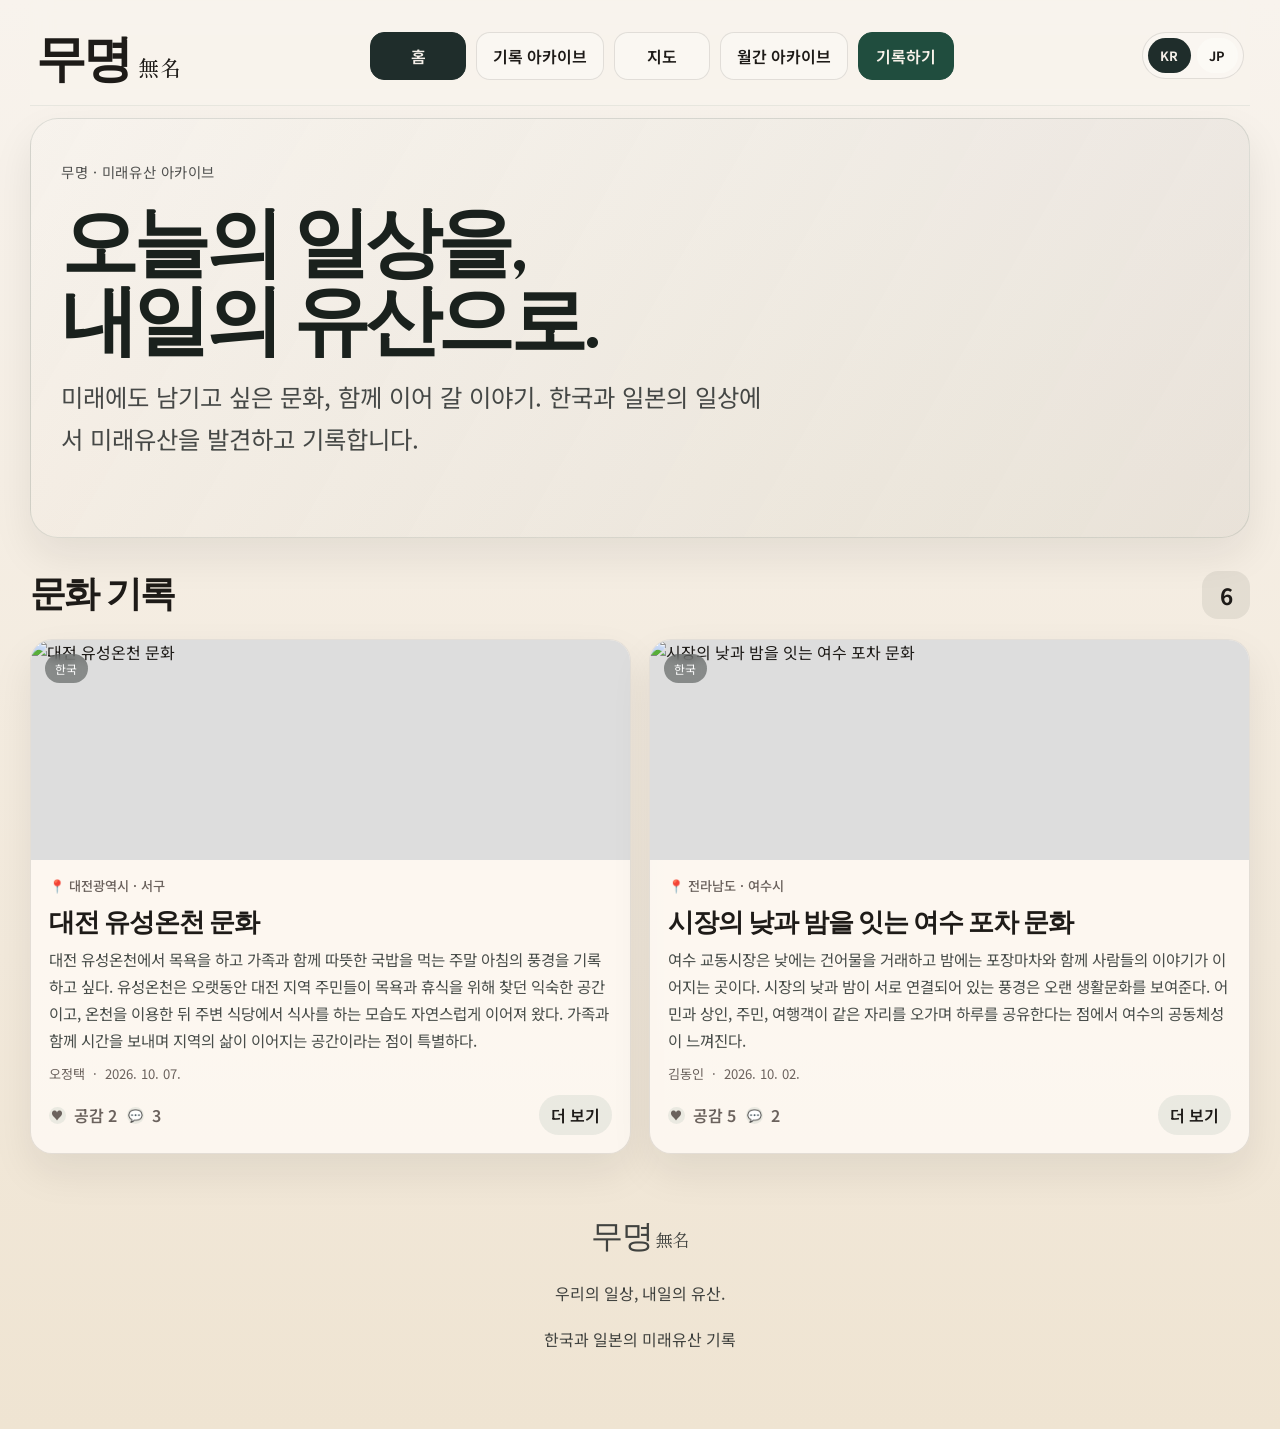
==== index.html @ a4501436 "Add files via upload" ====
<!DOCTYPE html>
<html lang="ko">
  <head>
    <meta charset="UTF-8" />
    <meta name="viewport" content="width=device-width, initial-scale=1.0" />
    <title>무명 | 우리의 일상, 내일의 유산</title>
    <meta
      name="description"
      content="한국과 일본의 일상에서 미래유산을 발견하고 기록하는 시민 참여형 문화 아카이브"
    />
    <link rel="preconnect" href="https://fonts.googleapis.com" />
    <link rel="preconnect" href="https://fonts.gstatic.com" crossorigin />
    <link
      href="https://fonts.googleapis.com/css2?family=Noto+Sans+KR:wght@400;500;600;700;800;900&family=Shippori+Mincho:wght@400;500;600;700&display=swap"
      rel="stylesheet"
    />
    <link
      rel="stylesheet"
      href="https://unpkg.com/leaflet@1.9.4/dist/leaflet.css"
      integrity="sha256-p4NxAoJBhIIN+hmNHrzRCf9tD/miZyoHS5obTRR9BMY="
      crossorigin=""
    />
    <link rel="stylesheet" href="style.css" />
  </head>
  <body>
    <div class="page-shell">
      <header class="site-header">
        <div class="brand-wrap">
          <a href="#" class="brand" data-view="home">무명<span>無名</span></a>
        </div>

        <nav class="main-nav" aria-label="주요 메뉴">
          <button class="nav-btn active" data-view="home">홈</button>
          <button class="nav-btn" data-view="archive">기록 아카이브</button>
          <button class="nav-btn" data-view="map">지도</button>
          <button class="nav-btn" data-view="monthly">월간 아카이브</button>
          <button class="nav-btn write-btn" id="openWriteBtn">기록하기</button>
        </nav>

        <div class="lang-switcher">
          <button class="lang-btn active" data-lang="ko">KR</button>
          <button class="lang-btn" data-lang="ja">JP</button>
        </div>
      </header>

      <main class="main-content">
        <section id="homePage" class="page active">
          <div class="hero-panel">
            <div class="hero-copy">
              <p class="eyebrow" data-i18n="eyebrow">무명 · 미래유산 아카이브</p>
              <h1 data-i18n="heroTitle">오늘의 일상을,<br /><span>내일의 유산으로.</span></h1>
              <p class="lead" data-i18n="heroText">
                미래에도 남기고 싶은 문화, 함께 이어 갈 이야기. 한국과 일본의 일상에서 미래유산을 발견하고 기록합니다.
              </p>
            </div>
          </div>

          <div class="archive-header-row">
            <h2 data-i18n="archiveHeading">문화 기록</h2>
            <span class="count-badge" id="homeCount">0</span>
          </div>

          <div class="featured-grid" id="featuredGrid"></div>
        </section>

        <section id="archivePage" class="page">
          <div class="section-head">
            <div>
              <p class="section-kicker" data-i18n="archiveKicker">아카이브</p>
              <h2 data-i18n="archiveTitle">기록 아카이브</h2>
            </div>
          </div>

          <div class="filter-bar">
            <input
              id="searchInput"
              type="search"
              data-i18n-placeholder="searchPlaceholder"
              placeholder="기록을 검색해 보세요"
            />
            <select id="countryFilter">
              <option value="all" data-i18n="allCountries">모든 국가</option>
              <option value="KR">한국</option>
              <option value="JP">일본</option>
            </select>
            <select id="categoryFilter">
              <option value="all" data-i18n="allCategories">모든 카테고리</option>
              <option value="음식" data-i18n="categoryFood">음식</option>
              <option value="장소" data-i18n="categoryPlace">장소</option>
              <option value="전통" data-i18n="categoryTradition">전통</option>
              <option value="일상" data-i18n="categoryDaily">일상</option>
              <option value="공동체" data-i18n="categoryCommunity">공동체</option>
              <option value="여행" data-i18n="categoryTravel">여행</option>
            </select>
          </div>

          <div id="archiveGrid" class="archive-grid"></div>
        </section>

        <section id="mapPage" class="page">
          <div class="section-head">
            <div>
              <p class="section-kicker" data-i18n="mapKicker">지도</p>
              <h2 data-i18n="mapTitle">문화 지도</h2>
            </div>
          </div>

          <div class="map-layout">
            <div id="map"></div>
            <aside id="mapSidebar" class="map-sidebar"></aside>
          </div>
        </section>

        <section id="monthlyPage" class="page">
          <div class="section-head">
            <div>
              <p class="section-kicker" data-i18n="monthlyKicker">이달의 기록</p>
              <h2 data-i18n="monthlyTitle">월간 아카이브</h2>
            </div>
          </div>

          <div id="monthlyGrid" class="monthly-grid"></div>
        </section>
      </main>

      <footer class="site-footer">
        <div class="brand-footer">무명<span>無名</span></div>
        <p data-i18n="footerText">우리의 일상, 내일의 유산.</p>
        <span data-i18n="footerMeta">한국과 일본의 미래유산 기록</span>
      </footer>
    </div>

    <div id="writeModal" class="modal hidden" aria-hidden="true">
      <div class="modal-backdrop" data-close-modal="writeModal"></div>
      <div class="modal-panel write-panel">
        <button class="close-btn" type="button" data-close-modal="writeModal" aria-label="닫기">×</button>

        <div class="modal-title-box">
          <p class="section-kicker" data-i18n="writeKicker">기록하기</p>
          <h3 data-i18n="writeTitle">새 문화 기록</h3>
        </div>

        <form id="recordForm" class="record-form">
          <div class="form-grid two-col">
            <label>
              <span data-i18n="nicknameLabel">닉네임</span>
              <input type="text" name="nickname" maxlength="20" required />
            </label>

            <label>
              <span data-i18n="countryLabel">국가</span>
              <select name="country" required>
                <option value="KR">한국</option>
                <option value="JP">일본</option>
              </select>
            </label>
          </div>

          <label>
            <span data-i18n="titleLabel">제목</span>
            <input type="text" name="title" maxlength="60" required />
          </label>

          <div class="form-grid two-col">
            <label>
              <span data-i18n="regionLabel">지역</span>
              <input type="text" name="region" maxlength="40" required />
            </label>

            <label>
              <span data-i18n="categoryLabel">카테고리</span>
              <select name="category" required>
                <option value="음식">음식</option>
                <option value="장소">장소</option>
                <option value="전통">전통</option>
                <option value="일상">일상</option>
                <option value="공동체">공동체</option>
                <option value="여행">여행</option>
              </select>
            </label>
          </div>

          <label>
            <span data-i18n="imageLabel">사진</span>
            <input type="file" name="image" accept="image/*" />
          </label>

          <div class="chain-box">
            <div class="mini-map-wrap">
              <div id="writeMap" aria-label="기록 위치 선택 지도"></div>
            </div>

            <div class="coord-inputs">
              <label>
                <span data-i18n="latitudeLabel">위도</span>
                <input type="text" name="lat" id="latInput" step="any" readonly />
              </label>
              <label>
                <span data-i18n="longitudeLabel">경도</span>
                <input type="text" name="lng" id="lngInput" step="any" readonly />
              </label>
            </div>
          </div>

          <label>
            <span data-i18n="contentLabel">본문</span>
            <textarea name="content" rows="6" maxlength="1000" required></textarea>
          </label>

          <div class="form-actions">
            <button type="button" class="secondary-btn" data-close-modal="writeModal" data-i18n="cancelBtn">취소</button>
            <button type="submit" class="primary-btn" data-i18n="submitBtn">기록 등록</button>
          </div>
        </form>
      </div>
    </div>

    <div id="detailModal" class="modal hidden" aria-hidden="true">
      <div class="modal-backdrop" data-close-modal="detailModal"></div>
      <div class="modal-panel detail-panel">
        <button class="close-btn" type="button" data-close-modal="detailModal" aria-label="닫기">×</button>
        <div id="detailContent"></div>
      </div>
    </div>

    <script
      src="https://unpkg.com/leaflet@1.9.4/dist/leaflet.js"
      integrity="sha256-20nQCchB9co0qIjJZRGuk2/Z9VM+kNiyxNV1lvTlZBo="
      crossorigin=""
    ></script>
    <script src="script.js"></script>
  </body>
</html>
---- style.css ----
:root {
  --bg: #f5f0e7;
  --panel: rgba(255, 252, 247, 0.8);
  --panel-strong: #f0e5d4;
  --paper: #f9f4ee;
  --ink: #1e1b18;
  --muted: #6b625d;
  --line: rgba(46, 38, 31, 0.12);
  --accent: #204d3e;
  --accent-soft: #d9e7df;
  --warm: #c98d56;
  --shadow: 0 18px 40px rgba(31, 28, 24, 0.08);
  --radius: 22px;
}

* {
  box-sizing: border-box;
}

html {
  scroll-behavior: smooth;
}

body {
  margin: 0;
  font-family: 'Noto Sans KR', sans-serif;
  background: linear-gradient(180deg, #f8f3ed 0%, #efe4d2 100%);
  color: var(--ink);
}

a {
  color: inherit;
  text-decoration: none;
}

button,
input,
select,
textarea {
  font: inherit;
}

button {
  cursor: pointer;
}

img {
  max-width: 100%;
  display: block;
}

.page-shell {
  width: min(1220px, calc(100% - 24px));
  margin: 0 auto;
  padding-bottom: 36px;
}

.site-header {
  position: sticky;
  top: 0;
  z-index: 50;
  display: flex;
  align-items: center;
  justify-content: space-between;
  gap: 18px;
  padding: 18px 6px 12px;
  background: rgba(248, 243, 237, 0.9);
  backdrop-filter: blur(10px);
  border-bottom: 1px solid rgba(32, 77, 62, 0.08);
}

.brand {
  display: inline-flex;
  align-items: baseline;
  gap: 8px;
  font-family: 'Shippori Mincho', serif;
  font-size: clamp(2.1rem, 4vw, 3.1rem);
  font-weight: 700;
  letter-spacing: -0.06em;
  color: var(--ink);
}

.brand span {
  font-size: 0.42em;
  font-weight: 500;
  letter-spacing: 0.06em;
}

.main-nav {
  display: flex;
  align-items: center;
  justify-content: center;
  flex-wrap: wrap;
  gap: 10px;
}

.nav-btn,
.lang-btn,
.primary-btn,
.secondary-btn,
.icon-btn,
.filter-chip {
  border: 1px solid var(--line);
  border-radius: 14px;
  background: rgba(255, 255, 255, 0.35);
  color: var(--ink);
  transition: all 0.2s ease;
}

.nav-btn {
  padding: 11px 16px;
  font-weight: 600;
  min-width: 96px;
}

.nav-btn.active,
.lang-btn.active,
.primary-btn {
  background: #1f2d2b;
  border-color: #1f2d2b;
  color: #f4efe9;
}

.write-btn {
  background: var(--accent);
  color: #f8f2ea;
  border-color: var(--accent);
}

.lang-switcher {
  display: flex;
  align-items: center;
  gap: 6px;
  background: rgba(255, 255, 255, 0.25);
  border: 1px solid var(--line);
  border-radius: 999px;
  padding: 5px;
}

.lang-btn {
  border: none;
  padding: 8px 12px;
  border-radius: 999px;
  font-size: 0.8rem;
  font-weight: 700;
  letter-spacing: 0.04em;
}

.main-content {
  padding-top: 12px;
}

.page {
  display: none;
}

.page.active {
  display: block;
}

.hero-panel {
  position: relative;
  overflow: hidden;
  min-height: 420px;
  padding: 42px 30px 28px;
  border-radius: 28px;
  background:
    linear-gradient(120deg, rgba(255, 255, 255, 0.1), rgba(18, 26, 25, 0.05)),
    url('https://images.unsplash.com/photo-1536098561742-ca998e48cbcc?auto=format&fit=crop&w=1600&q=80') center/cover no-repeat;
  box-shadow: var(--shadow);
  border: 1px solid rgba(24, 57, 49, 0.12);
}

.hero-copy {
  max-width: 760px;
}

.eyebrow,
.section-kicker {
  margin: 0 0 18px;
  font-size: 0.9rem;
  letter-spacing: 0.04em;
  color: rgba(17, 20, 20, 0.72);
}

h1 {
  margin: 0;
  font-family: 'Shippori Mincho', serif;
  font-size: clamp(3.2rem, 6vw, 6rem);
  line-height: 0.94;
  letter-spacing: -0.06em;
  color: #1a211d;
}

h1 span {
  display: inline-block;
  margin-top: 6px;
}

.lead {
  max-width: 710px;
  margin-top: 26px;
  font-size: clamp(1.05rem, 2vw, 1.52rem);
  line-height: 1.7;
  color: rgba(20, 25, 25, 0.78);
}

.archive-header-row,
.section-head {
  display: flex;
  align-items: end;
  justify-content: space-between;
  gap: 16px;
  margin: 26px 0 18px;
}

.archive-header-row h2,
.section-head h2 {
  margin: 0;
  font-family: 'Shippori Mincho', serif;
  font-size: clamp(2rem, 2.8vw, 3rem);
  letter-spacing: -0.05em;
}

.count-badge {
  min-width: 48px;
  height: 48px;
  display: inline-flex;
  align-items: center;
  justify-content: center;
  border-radius: 16px;
  background: rgba(25, 38, 35, 0.08);
  font-weight: 700;
  font-size: 1.4rem;
}

.featured-grid,
.archive-grid,
.monthly-grid {
  display: grid;
  gap: 18px;
}

.featured-grid {
  grid-template-columns: repeat(2, minmax(0, 1fr));
  margin-top: 20px;
}

.archive-grid {
  grid-template-columns: repeat(auto-fit, minmax(270px, 1fr));
}

.monthly-grid {
  grid-template-columns: repeat(auto-fit, minmax(240px, 1fr));
}

.archive-card,
.monthly-card,
.feature-card {
  position: relative;
  overflow: hidden;
  background: rgba(255, 251, 246, 0.8);
  border: 1px solid var(--line);
  border-radius: 22px;
  box-shadow: var(--shadow);
}

.archive-card {
  display: flex;
  flex-direction: column;
  min-height: 420px;
}

.feature-card {
  display: flex;
  flex-direction: column;
  min-height: 260px;
}

.card-image {
  position: relative;
  width: 100%;
  height: 220px;
  overflow: hidden;
  background: #ddd;
}

.card-image img {
  width: 100%;
  height: 100%;
  object-fit: cover;
}

.country-chip {
  position: absolute;
  top: 14px;
  left: 14px;
  padding: 6px 10px;
  border-radius: 999px;
  background: rgba(17, 24, 22, 0.42);
  color: white;
  font-size: 0.74rem;
  letter-spacing: 0.04em;
  backdrop-filter: blur(4px);
}

.card-body {
  padding: 16px 18px 18px;
  display: flex;
  flex-direction: column;
  gap: 10px;
  flex: 1;
}

.meta-row {
  display: flex;
  align-items: center;
  justify-content: space-between;
  gap: 12px;
  color: var(--muted);
  font-size: 0.82rem;
}

.meta-row .location {
  display: flex;
  align-items: center;
  gap: 6px;
  font-weight: 500;
}

.card-title {
  margin: 0;
  font-size: clamp(1.4rem, 2vw, 1.8rem);
  line-height: 1.2;
  font-family: 'Shippori Mincho', serif;
  letter-spacing: -0.04em;
}

.card-summary {
  margin: 0;
  color: rgba(20, 29, 27, 0.78);
  line-height: 1.75;
  font-size: 0.97rem;
  display: -webkit-box;
  -webkit-line-clamp: 4;
  -webkit-box-orient: vertical;
  overflow: hidden;
}

.byline {
  display: flex;
  align-items: center;
  gap: 8px;
  color: var(--muted);
  font-size: 0.82rem;
  margin-top: auto;
}

.card-actions {
  display: flex;
  align-items: center;
  justify-content: space-between;
  gap: 12px;
  padding-top: 2px;
}

.action-group {
  display: flex;
  align-items: center;
  gap: 10px;
}

.action-btn {
  display: inline-flex;
  align-items: center;
  gap: 8px;
  border: none;
  background: transparent;
  color: var(--muted);
  padding: 0;
  font-weight: 600;
}

.action-btn .icon {
  display: inline-block;
  width: 1.05rem;
  height: 1.05rem;
  border-radius: 50%;
  background: rgba(32, 77, 62, 0.08);
  text-align: center;
  line-height: 1.05rem;
  font-size: 0.75rem;
}

.save-btn {
  border: none;
  background: rgba(32, 77, 62, 0.08);
  color: var(--ink);
  border-radius: 999px;
  padding: 8px 12px;
  font-weight: 600;
}

.filter-bar {
  display: grid;
  grid-template-columns: minmax(180px, 1.5fr) minmax(140px, 0.7fr) minmax(160px, 0.8fr);
  gap: 12px;
  margin-bottom: 18px;
}

.filter-bar input,
.filter-bar select,
.record-form input,
.record-form select,
.record-form textarea {
  width: 100%;
  padding: 0.9rem 1rem;
  background: rgba(255, 255, 255, 0.32);
  border: 1px solid var(--line);
  border-radius: 16px;
  color: var(--ink);
}

.record-form {
  display: grid;
  gap: 16px;
}

.form-grid {
  display: grid;
  gap: 14px;
}

.two-col {
  grid-template-columns: repeat(2, minmax(0, 1fr));
}

label {
  display: grid;
  gap: 8px;
  font-weight: 600;
  color: rgba(18, 20, 20, 0.8);
}

textarea {
  min-height: 120px;
  resize: vertical;
}

.primary-btn,
.secondary-btn {
  padding: 0.95rem 1.3rem;
  border-radius: 16px;
  font-weight: 700;
}

.secondary-btn {
  background: rgba(32, 77, 62, 0.08);
  border-color: var(--line);
  color: var(--ink);
}

.form-actions {
  display: flex;
  justify-content: flex-end;
  gap: 12px;
  margin-top: 8px;
}

.chain-box {
  display: grid;
  gap: 16px;
  padding: 12px;
  border: 1px solid var(--line);
  border-radius: 20px;
  background: rgba(245, 240, 231, 0.72);
}

.mini-map-wrap {
  min-height: 200px;
}

#writeMap,
#map {
  width: 100%;
  height: 100%;
  min-height: 200px;
  border-radius: 18px;
  overflow: hidden;
  background: #dde7d7;
}

.coord-inputs {
  display: grid;
  grid-template-columns: repeat(2, minmax(0, 1fr));
  gap: 12px;
}

.modal {
  position: fixed;
  inset: 0;
  z-index: 100;
  display: flex;
  align-items: center;
  justify-content: center;
  opacity: 0;
  pointer-events: none;
  transition: opacity 0.2s ease;
}

.modal.visible {
  opacity: 1;
  pointer-events: auto;
}

.modal-backdrop {
  position: absolute;
  inset: 0;
  background: rgba(17, 21, 20, 0.44);
}

.modal-panel {
  position: relative;
  width: min(920px, calc(100% - 28px));
  max-height: 90vh;
  overflow-y: auto;
  z-index: 1;
  background: #f9f3ea;
  border: 1px solid rgba(32, 77, 62, 0.08);
  border-radius: 28px;
  padding: 26px 24px 20px;
  box-shadow: 0 24px 60px rgba(16, 15, 13, 0.18);
}

.write-panel {
  width: min(720px, calc(100% - 28px));
}

.detail-panel {
  width: min(760px, calc(100% - 26px));
}

.close-btn {
  position: absolute;
  right: 14px;
  top: 12px;
  width: 38px;
  height: 38px;
  border: none;
  border-radius: 50%;
  background: rgba(32, 77, 62, 0.08);
  color: var(--ink);
  font-size: 1.8rem;
  line-height: 1;
}

.modal-title-box {
  margin-bottom: 18px;
}

.detail-header {
  display: flex;
  flex-direction: column;
  gap: 14px;
}

.detail-image {
  width: 100%;
  height: 360px;
  object-fit: cover;
  border-radius: 24px;
}

.detail-title {
  margin: 0;
  font-family: 'Shippori Mincho', serif;
  font-size: clamp(2.1rem, 3vw, 3rem);
  letter-spacing: -0.05em;
}

.detail-meta {
  display: flex;
  flex-wrap: wrap;
  gap: 10px;
  color: var(--muted);
  font-size: 0.9rem;
}

.detail-body {
  white-space: pre-line;
  line-height: 1.8;
  font-size: 1.02rem;
  color: rgba(16, 19, 19, 0.82);
}

.detail-actions {
  display: flex;
  align-items: center;
  gap: 12px;
  margin: 18px 0 8px;
}

.detail-actions .action-btn {
  background: rgba(32, 77, 62, 0.06);
  border-radius: 999px;
  padding: 10px 14px;
}

.comment-list {
  display: grid;
  gap: 10px;
  margin-top: 18px;
}

.comment-item {
  padding: 12px 14px;
  border-radius: 16px;
  background: rgba(255, 255, 255, 0.3);
  border: 1px solid var(--line);
}

.comment-item strong {
  display: inline-block;
  margin-bottom: 4px;
}

.comment-form {
  display: grid;
  grid-template-columns: 1fr auto;
  gap: 10px;
  margin-top: 18px;
}

.comment-form input {
  width: 100%;
  padding: 0.9rem 1rem;
  border-radius: 16px;
  border: 1px solid var(--line);
  background: rgba(255, 255, 255, 0.32);
}

.map-layout {
  display: grid;
  grid-template-columns: minmax(0, 1.4fr) minmax(220px, 0.6fr);
  gap: 18px;
  margin-top: 10px;
}

#map {
  min-height: 520px;
  height: 520px;
  border-radius: 22px;
  overflow: hidden;
  border: 1px solid var(--line);
  box-shadow: var(--shadow);
  background: #edf2ea;
}

#map .leaflet-container {
  width: 100%;
  height: 100%;
  background: #edf2ea;
}

.map-sidebar {
  display: grid;
  gap: 12px;
  align-content: start;
}

.map-country-controls {
  display: grid;
  grid-template-columns: repeat(3, minmax(0, 1fr));
  gap: 8px;
  margin-bottom: 8px;
}

.map-country-btn {
  border: 1px solid var(--line);
  background: rgba(255, 255, 255, 0.46);
  color: var(--ink);
  border-radius: 12px;
  padding: 10px 8px;
  font-weight: 700;
  font-size: 0.82rem;
}

.map-country-btn.active {
  background: var(--accent);
  color: #f8f3ed;
  border-color: var(--accent);
}

.map-entry {
  display: grid;
  gap: 8px;
  padding: 12px;
  border-radius: 18px;
  border: 1px solid var(--line);
  background: rgba(255, 255, 255, 0.34);
}

.map-entry h4 {
  margin: 0;
  font-size: 1.02rem;
}

.map-entry p {
  margin: 0;
  color: var(--muted);
  line-height: 1.6;
  font-size: 0.88rem;
}

.map-fallback {
  width: 100%;
  height: 100%;
  display: grid;
  place-items: center;
  text-align: center;
  padding: 24px;
  background: linear-gradient(180deg, rgba(255,255,255,0.5), rgba(207,224,210,0.38));
  border-radius: 22px;
  border: 1px dashed rgba(32, 77, 62, 0.35);
  color: var(--ink);
}

.map-fallback strong {
  display: block;
  margin-bottom: 8px;
  font-size: 1.1rem;
}

.map-fallback small {
  display: block;
  color: var(--muted);
  font-size: 0.82rem;
  line-height: 1.6;
}

.monthly-card {
  padding: 16px;
  display: grid;
  gap: 10px;
}

.month-label {
  display: inline-flex;
  align-items: center;
  width: fit-content;
  padding: 6px 12px;
  border-radius: 999px;
  background: rgba(32, 77, 62, 0.08);
  font-weight: 700;
  font-size: 0.8rem;
}

.monthly-card h3 {
  margin: 0;
  font-size: 1.3rem;
}

.monthly-card p {
  margin: 0;
  color: rgba(16, 19, 19, 0.72);
  line-height: 1.7;
}

.site-footer {
  display: flex;
  flex-direction: column;
  align-items: center;
  gap: 6px;
  margin-top: 34px;
  padding: 22px 0 42px;
  color: rgba(20, 25, 25, 0.8);
}

.brand-footer {
  font-family: 'Shippori Mincho', serif;
  font-size: clamp(1.6rem, 2.5vw, 2.2rem);
  letter-spacing: -0.05em;
}

.brand-footer span {
  font-size: 0.55em;
  margin-left: 4px;
}

.hidden {
  display: none !important;
}

@media (max-width: 860px) {
  .site-header {
    flex-wrap: wrap;
    justify-content: center;
  }

  .main-nav {
    width: 100%;
    justify-content: center;
  }

  .featured-grid {
    grid-template-columns: 1fr;
  }

  .filter-bar,
  .two-col,
  .coord-inputs,
  .map-layout {
    grid-template-columns: 1fr;
  }

  .hero-panel {
    min-height: 360px;
    padding: 30px 18px 22px;
  }

  .card-image {
    height: 200px;
  }

  .archive-card {
    min-height: 380px;
  }
}
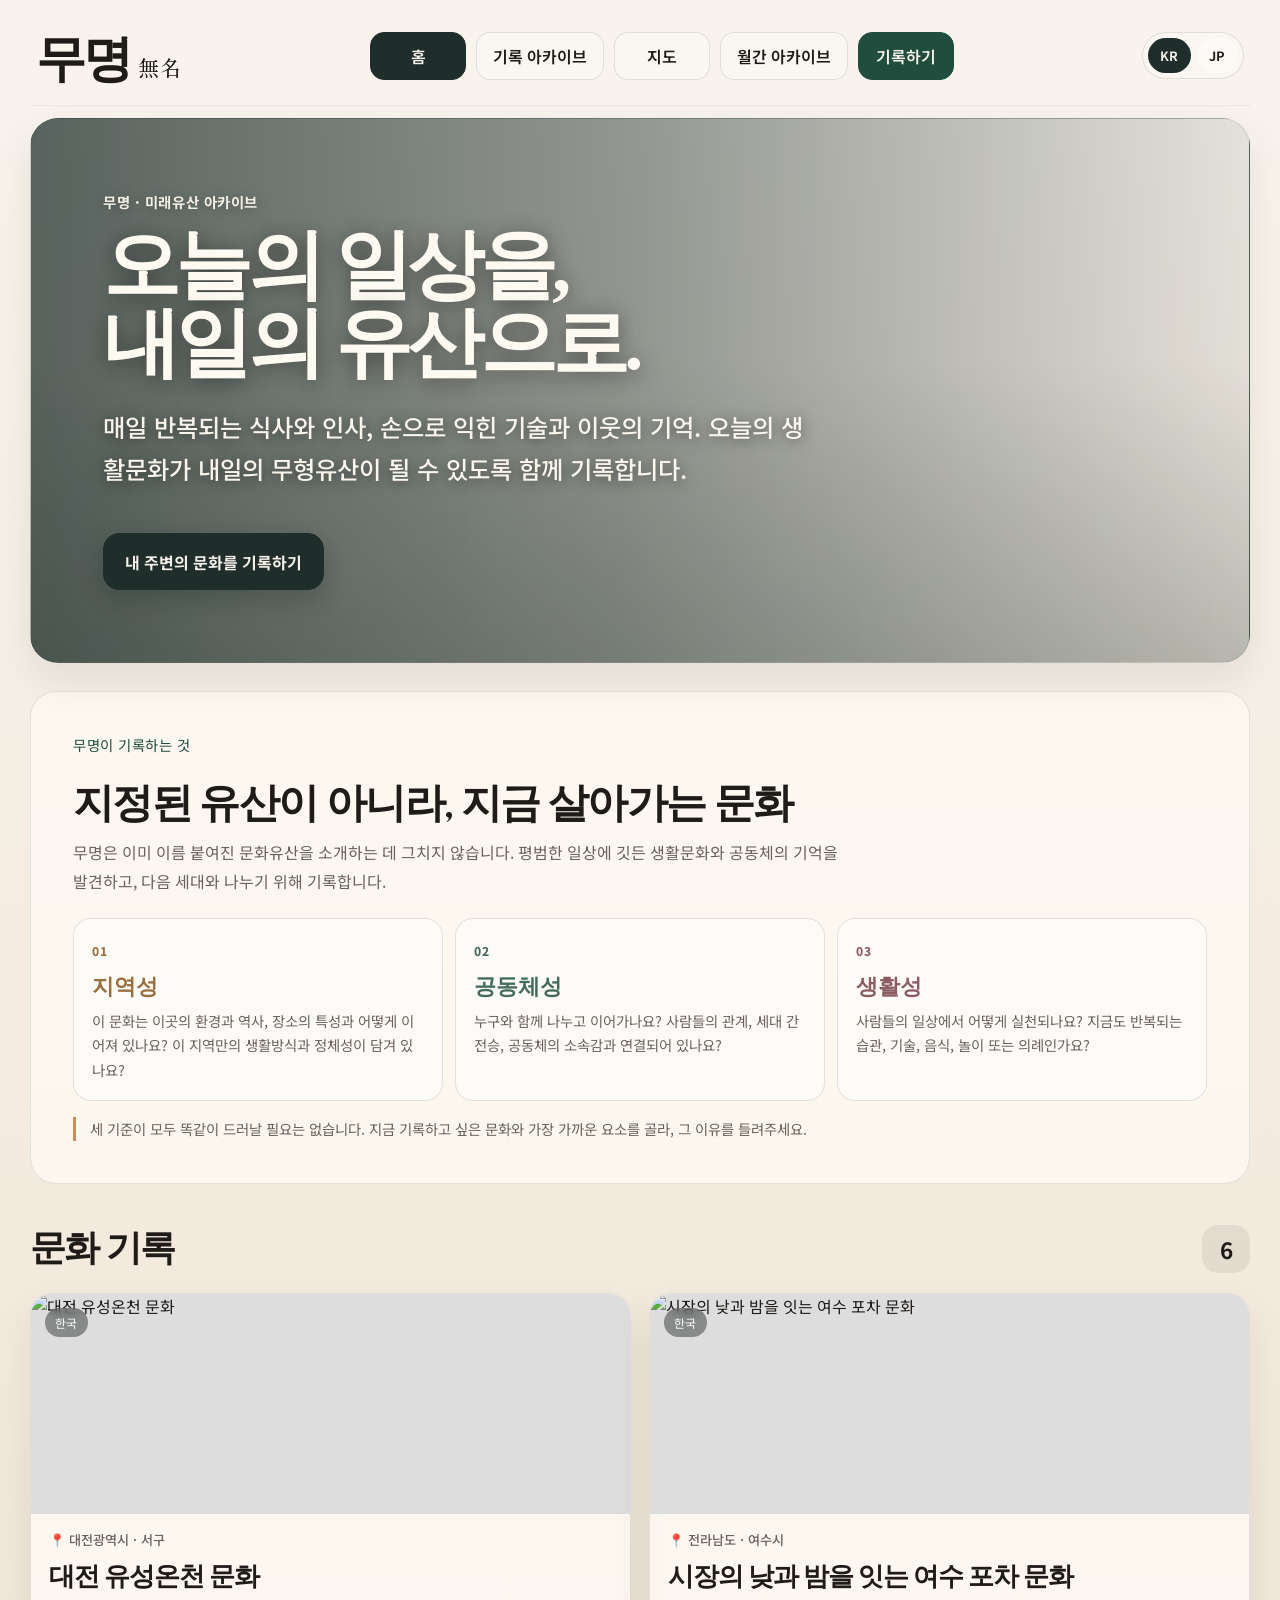
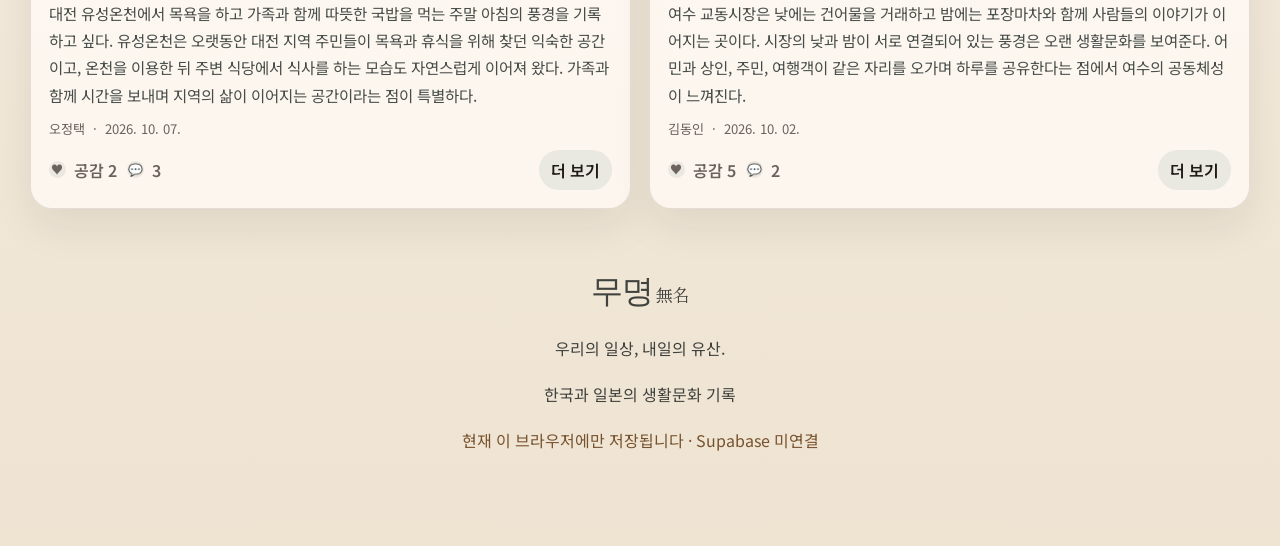
==== commit 887b0e47: "Add files via upload" ====
--- a/index.html
+++ b/index.html
@@ -3,8 +3,8 @@
   <head>
     <meta charset="UTF-8" />
     <meta name="viewport" content="width=device-width, initial-scale=1.0" />
-    <title>무명 | 우리의 일상, 내일의 유산</title>
-    <meta
+    <title id="pageTitle">무명 | 우리의 일상, 내일의 유산</title>
+    <meta id="pageDescription"
       name="description"
       content="한국과 일본의 일상에서 미래유산을 발견하고 기록하는 시민 참여형 문화 아카이브"
     />
@@ -18,6 +18,16 @@
       rel="stylesheet"
       href="https://unpkg.com/leaflet@1.9.4/dist/leaflet.css"
       integrity="sha256-p4NxAoJBhIIN+hmNHrzRCf9tD/miZyoHS5obTRR9BMY="
+      crossorigin=""
+    />
+    <link
+      rel="stylesheet"
+      href="https://unpkg.com/leaflet.markercluster@1.5.3/dist/MarkerCluster.css"
+      crossorigin=""
+    />
+    <link
+      rel="stylesheet"
+      href="https://unpkg.com/leaflet.markercluster@1.5.3/dist/MarkerCluster.Default.css"
       crossorigin=""
     />
     <link rel="stylesheet" href="style.css" />
@@ -29,12 +39,12 @@
           <a href="#" class="brand" data-view="home">무명<span>無名</span></a>
         </div>
 
-        <nav class="main-nav" aria-label="주요 메뉴">
-          <button class="nav-btn active" data-view="home">홈</button>
-          <button class="nav-btn" data-view="archive">기록 아카이브</button>
-          <button class="nav-btn" data-view="map">지도</button>
-          <button class="nav-btn" data-view="monthly">월간 아카이브</button>
-          <button class="nav-btn write-btn" id="openWriteBtn">기록하기</button>
+        <nav class="main-nav" aria-label="주요 메뉴" data-i18n-aria-label="navLabel">
+          <button class="nav-btn active" data-view="home" data-i18n="navHome">홈</button>
+          <button class="nav-btn" data-view="archive" data-i18n="navArchive">기록 아카이브</button>
+          <button class="nav-btn" data-view="map" data-i18n="navMap">지도</button>
+          <button class="nav-btn" data-view="monthly" data-i18n="navMonthly">월간 아카이브</button>
+          <button class="nav-btn write-btn" id="openWriteBtn" data-i18n="navWrite">기록하기</button>
         </nav>
 
         <div class="lang-switcher">
@@ -50,10 +60,35 @@
               <p class="eyebrow" data-i18n="eyebrow">무명 · 미래유산 아카이브</p>
               <h1 data-i18n="heroTitle">오늘의 일상을,<br /><span>내일의 유산으로.</span></h1>
               <p class="lead" data-i18n="heroText">
-                미래에도 남기고 싶은 문화, 함께 이어 갈 이야기. 한국과 일본의 일상에서 미래유산을 발견하고 기록합니다.
+                매일 반복되는 식사와 인사, 손으로 익힌 기술과 이웃의 기억. 오늘의 생활문화가 내일의 무형유산이 될 수 있도록 함께 기록합니다.
               </p>
-            </div>
-          </div>
+              <button class="primary-btn hero-write-btn" type="button" data-open-write data-i18n="startRecord">내 주변의 문화를 기록하기</button>
+            </div>
+          </div>
+
+          <section class="purpose-section" aria-labelledby="purposeTitle">
+            <p class="section-kicker" data-i18n="purposeKicker">무명이 기록하는 것</p>
+            <h2 id="purposeTitle" data-i18n="purposeTitle">지정된 유산이 아니라, 지금 살아가는 문화</h2>
+            <p class="purpose-intro" data-i18n="purposeIntro">무명은 이미 이름 붙여진 문화유산을 소개하는 데 그치지 않습니다. 평범한 일상에 깃든 생활문화와 공동체의 기억을 발견하고, 다음 세대와 나누기 위해 기록합니다.</p>
+            <div class="criteria-grid">
+              <article class="criterion-card locality">
+                <span class="criterion-number">01</span>
+                <h3 data-i18n="localityTitle">지역성</h3>
+                <p data-i18n="localityDescription">이 문화는 이곳의 환경과 역사, 장소의 특성과 어떻게 이어져 있나요? 이 지역만의 생활방식과 정체성이 담겨 있나요?</p>
+              </article>
+              <article class="criterion-card community">
+                <span class="criterion-number">02</span>
+                <h3 data-i18n="communityTitle">공동체성</h3>
+                <p data-i18n="communityDescription">누구와 함께 나누고 이어가나요? 사람들의 관계, 세대 간 전승, 공동체의 소속감과 연결되어 있나요?</p>
+              </article>
+              <article class="criterion-card everyday">
+                <span class="criterion-number">03</span>
+                <h3 data-i18n="everydayTitle">생활성</h3>
+                <p data-i18n="everydayDescription">사람들의 일상에서 어떻게 실천되나요? 지금도 반복되는 습관, 기술, 음식, 놀이 또는 의례인가요?</p>
+              </article>
+            </div>
+            <p class="criteria-note" data-i18n="criteriaNote">세 기준이 모두 똑같이 드러날 필요는 없습니다. 지금 기록하고 싶은 문화와 가장 가까운 요소를 골라, 그 이유를 들려주세요.</p>
+          </section>
 
           <div class="archive-header-row">
             <h2 data-i18n="archiveHeading">문화 기록</h2>
@@ -80,8 +115,8 @@
             />
             <select id="countryFilter">
               <option value="all" data-i18n="allCountries">모든 국가</option>
-              <option value="KR">한국</option>
-              <option value="JP">일본</option>
+              <option value="KR" data-i18n="countryKR">한국</option>
+              <option value="JP" data-i18n="countryJP">일본</option>
             </select>
             <select id="categoryFilter">
               <option value="all" data-i18n="allCategories">모든 카테고리</option>
@@ -103,6 +138,7 @@
               <p class="section-kicker" data-i18n="mapKicker">지도</p>
               <h2 data-i18n="mapTitle">문화 지도</h2>
             </div>
+            <button class="primary-btn map-write-btn" type="button" data-open-write data-i18n="newRecord">새로운 기록 등록</button>
           </div>
 
           <div class="map-layout">
@@ -127,89 +163,186 @@
         <div class="brand-footer">무명<span>無名</span></div>
         <p data-i18n="footerText">우리의 일상, 내일의 유산.</p>
         <span data-i18n="footerMeta">한국과 일본의 미래유산 기록</span>
+        <p id="storageStatus" class="storage-status" role="status" aria-live="polite"></p>
       </footer>
     </div>
+
+    <div id="appNotice" class="app-notice" role="status" aria-live="polite"></div>
 
     <div id="writeModal" class="modal hidden" aria-hidden="true">
       <div class="modal-backdrop" data-close-modal="writeModal"></div>
       <div class="modal-panel write-panel">
-        <button class="close-btn" type="button" data-close-modal="writeModal" aria-label="닫기">×</button>
+        <button class="close-btn" type="button" data-close-modal="writeModal" aria-label="닫기" data-i18n-aria-label="closeLabel">×</button>
 
         <div class="modal-title-box">
           <p class="section-kicker" data-i18n="writeKicker">기록하기</p>
           <h3 data-i18n="writeTitle">새 문화 기록</h3>
+          <div class="lang-switcher modal-lang-switcher" aria-label="언어 선택" data-i18n-aria-label="languageLabel">
+            <button class="lang-btn" type="button" data-lang="ko">KR</button>
+            <button class="lang-btn" type="button" data-lang="ja">JP</button>
+          </div>
         </div>
 
         <form id="recordForm" class="record-form">
-          <div class="form-grid two-col">
+          <div class="wizard-progress" aria-label="기록 작성 단계" data-i18n-aria-label="wizardProgressLabel">
+            <div class="wizard-progress-track"><span id="wizardProgressBar"></span></div>
+            <ol>
+              <li class="active" data-step-indicator="0"><span>1</span><small data-i18n="stepBasics">기본 정보</small></li>
+              <li data-step-indicator="1"><span>2</span><small data-i18n="stepLocation">위치 등록</small></li>
+              <li data-step-indicator="2"><span>3</span><small data-i18n="stepCriteria">기록 기준</small></li>
+              <li data-step-indicator="3"><span>4</span><small data-i18n="stepStory">기록 내용</small></li>
+              <li data-step-indicator="4"><span>5</span><small data-i18n="stepReview">최종 확인</small></li>
+            </ol>
+          </div>
+
+          <section class="form-section wizard-step active" data-wizard-step="0">
+            <div class="form-section-heading">
+              <span class="form-section-index">01</span>
+              <div>
+                <h4 data-i18n="basicInfoTitle">기본 정보</h4>
+                <p data-i18n="basicInfoHelp">기록하고 싶은 문화와 그곳의 이야기를 소개해 주세요.</p>
+              </div>
+            </div>
+            <div class="form-grid two-col">
+              <label>
+                <span data-i18n="nicknameLabel">기록자 닉네임</span>
+                <input type="text" name="nickname" maxlength="20" required />
+              </label>
+              <label>
+                <span data-i18n="countryLabel">국가</span>
+                <select name="country" required>
+                  <option value="KR" data-i18n="countryKR">한국</option>
+                  <option value="JP" data-i18n="countryJP">일본</option>
+                </select>
+              </label>
+            </div>
             <label>
-              <span data-i18n="nicknameLabel">닉네임</span>
-              <input type="text" name="nickname" maxlength="20" required />
+              <span data-i18n="titleLabel">기록 제목</span>
+              <input type="text" name="title" maxlength="60" data-i18n-placeholder="titlePlaceholder" required />
             </label>
-
+            <div class="form-grid two-col">
+              <label>
+                <span data-i18n="regionLabel">지역 및 장소</span>
+                <input type="text" name="region" maxlength="80" data-i18n-placeholder="regionPlaceholder" required />
+              </label>
+              <label>
+                <span data-i18n="categoryLabel">분류</span>
+                <select name="category" required>
+                  <option value="음식" data-i18n="categoryFood">음식</option>
+                  <option value="장소" data-i18n="categoryPlace">장소</option>
+                  <option value="전통" data-i18n="categoryTradition">전통</option>
+                  <option value="일상" data-i18n="categoryDaily">일상</option>
+                  <option value="공동체" data-i18n="categoryCommunity">공동체</option>
+                  <option value="여행" data-i18n="categoryTravel">여행</option>
+                </select>
+              </label>
+            </div>
             <label>
-              <span data-i18n="countryLabel">국가</span>
-              <select name="country" required>
-                <option value="KR">한국</option>
-                <option value="JP">일본</option>
-              </select>
+              <span data-i18n="practiceNameLabel">기록 대상 또는 문화의 이름</span>
+              <input type="text" name="practiceName" maxlength="80" data-i18n-placeholder="practiceNamePlaceholder" />
             </label>
-          </div>
-
-          <label>
-            <span data-i18n="titleLabel">제목</span>
-            <input type="text" name="title" maxlength="60" required />
-          </label>
-
-          <div class="form-grid two-col">
+            <div class="form-grid two-col">
+              <label>
+                <span data-i18n="recordDateLabel">기록 날짜</span>
+                <input type="date" name="recordDate" id="recordDateInput" />
+              </label>
+              <label>
+                <span data-i18n="imageLabel">관련 사진 또는 이미지</span>
+                <input type="file" name="image" accept="image/jpeg,image/png,image/webp,image/gif" />
+              </label>
+            </div>
+          </section>
+
+          <section class="form-section wizard-step" data-wizard-step="1">
+            <div class="form-section-heading">
+              <span class="form-section-index">02</span>
+              <div>
+                <h4 data-i18n="locationSectionTitle">文化を記録する場所</h4>
+                <p data-i18n="locationSectionHelp">住所や施設名を検索し、地図で場所を確かめてください。</p>
+              </div>
+            </div>
             <label>
-              <span data-i18n="regionLabel">지역</span>
-              <input type="text" name="region" maxlength="40" required />
+              <span data-i18n="locationSearchLabel">住所または場所の名前を検索</span>
+              <div class="location-search-row">
+                <input id="locationSearchInput" type="search" autocomplete="off" data-i18n-placeholder="locationSearchPlaceholder" placeholder="住所・施設・町の名前を入力" />
+                <button id="locationSearchBtn" class="secondary-btn" type="button" data-i18n="searchLocation">検索</button>
+              </div>
             </label>
-
+            <div id="locationSearchStatus" class="location-search-status" role="status" aria-live="polite"></div>
+            <div id="locationResults" class="location-results" role="listbox" aria-label="検索結果" data-i18n-aria-label="locationResultsLabel"></div>
+            <small class="location-attribution" data-i18n="geocodingAttribution">장소 검색 데이터 © OpenStreetMap 기여자</small>
+            <div id="selectedLocation" class="selected-location" aria-live="polite">위치를 검색하거나 지도에서 선택해 주세요.</div>
+            <p class="map-instructions" data-i18n="mapPinInstructions">지도를 확대하고 이동할 수 있습니다. 지점을 누르거나 핀을 끌어 위치를 정하세요.</p>
+            <div class="chain-box">
+              <div class="mini-map-wrap">
+                <div id="writeMap" aria-label="기록 위치 선택 지도" data-i18n-aria-label="writeMapLabel"></div>
+              </div>
+              <input type="hidden" name="lat" id="latInput" />
+              <input type="hidden" name="lng" id="lngInput" />
+            </div>
+          </section>
+
+          <section class="form-section wizard-step" data-wizard-step="2">
+            <div class="form-section-heading">
+              <span class="form-section-index">03</span>
+              <div>
+                <h4 data-i18n="criteriaFormTitle">이 문화와 맞닿은 기준</h4>
+                <p data-i18n="criteriaFormHelp">가장 가까운 요소를 골라, 어떤 점에서 그런지 짧게 들려주세요. 모두 고를 필요는 없습니다.</p>
+              </div>
+            </div>
+            <fieldset class="criterion-fields">
+              <legend class="visually-hidden" data-i18n="criteriaLegend">문화 기록 기준 선택과 이유</legend>
+              <div class="criterion-input locality">
+                <label class="criterion-choice"><input type="checkbox" name="criteria" value="locality" /><span data-i18n="localityTitle">지역성</span></label>
+                <p data-i18n="localityQuestion">지역의 환경, 역사, 장소와 어떤 관계가 있나요?</p>
+                <textarea name="localityNotes" rows="2" maxlength="500" data-i18n-placeholder="localityPlaceholder"></textarea>
+              </div>
+              <div class="criterion-input community">
+                <label class="criterion-choice"><input type="checkbox" name="criteria" value="community" /><span data-i18n="communityTitle">공동체성</span></label>
+                <p data-i18n="communityQuestion">누가 함께 나누고, 어떤 방식으로 이어가나요?</p>
+                <textarea name="communityNotes" rows="2" maxlength="500" data-i18n-placeholder="communityPlaceholder"></textarea>
+              </div>
+              <div class="criterion-input everyday">
+                <label class="criterion-choice"><input type="checkbox" name="criteria" value="everyday" /><span data-i18n="everydayTitle">생활성</span></label>
+                <p data-i18n="everydayQuestion">일상에서 언제, 어떻게 실천되나요?</p>
+                <textarea name="everydayNotes" rows="2" maxlength="500" data-i18n-placeholder="everydayPlaceholder"></textarea>
+              </div>
+            </fieldset>
+          </section>
+
+          <section class="form-section wizard-step" data-wizard-step="3">
+            <div class="form-section-heading">
+              <span class="form-section-index">04</span>
+              <div>
+                <h4 data-i18n="storyFormTitle">문화의 이야기를 들려주세요</h4>
+                <p data-i18n="storyFormHelp">짧은 문장이나 키워드로 적어도 괜찮습니다. 모두 길게 쓸 필요는 없어요.</p>
+              </div>
+            </div>
+            <label><span data-i18n="whatLabel">이 문화는 무엇인가요?</span><textarea name="descriptionWhat" rows="2" maxlength="600" data-i18n-placeholder="whatPlaceholder" required></textarea></label>
+            <label><span data-i18n="whenWhereHowLabel">언제, 어디서, 어떤 방식으로 이루어지나요?</span><textarea name="descriptionWhenWhereHow" rows="2" maxlength="600" data-i18n-placeholder="whenWhereHowPlaceholder"></textarea></label>
+            <label><span data-i18n="participantsLabel">누가 참여하고 어떻게 이어가나요?</span><textarea name="descriptionParticipants" rows="2" maxlength="600" data-i18n-placeholder="participantsPlaceholder"></textarea></label>
+            <label><span data-i18n="meaningLabel">현재 이 문화가 지닌 의미와 가치는 무엇인가요?</span><textarea name="descriptionValue" rows="2" maxlength="600" data-i18n-placeholder="meaningPlaceholder"></textarea></label>
+            <label><span data-i18n="futureLabel">미래 세대에 전하고 싶은 이유가 있나요?</span><textarea name="descriptionFuture" rows="2" maxlength="600" data-i18n-placeholder="futurePlaceholder" required></textarea></label>
             <label>
-              <span data-i18n="categoryLabel">카테고리</span>
-              <select name="category" required>
-                <option value="음식">음식</option>
-                <option value="장소">장소</option>
-                <option value="전통">전통</option>
-                <option value="일상">일상</option>
-                <option value="공동체">공동체</option>
-                <option value="여행">여행</option>
-              </select>
+              <span data-i18n="contentLabel">기록 이야기</span>
+              <textarea name="content" rows="4" maxlength="1000" data-i18n-placeholder="contentPlaceholder" required></textarea>
             </label>
-          </div>
-
-          <label>
-            <span data-i18n="imageLabel">사진</span>
-            <input type="file" name="image" accept="image/*" />
-          </label>
-
-          <div class="chain-box">
-            <div class="mini-map-wrap">
-              <div id="writeMap" aria-label="기록 위치 선택 지도"></div>
-            </div>
-
-            <div class="coord-inputs">
-              <label>
-                <span data-i18n="latitudeLabel">위도</span>
-                <input type="text" name="lat" id="latInput" step="any" readonly />
-              </label>
-              <label>
-                <span data-i18n="longitudeLabel">경도</span>
-                <input type="text" name="lng" id="lngInput" step="any" readonly />
-              </label>
-            </div>
-          </div>
-
-          <label>
-            <span data-i18n="contentLabel">본문</span>
-            <textarea name="content" rows="6" maxlength="1000" required></textarea>
-          </label>
-
+          </section>
+
+          <section class="form-section wizard-step" data-wizard-step="4">
+            <div class="form-section-heading">
+              <span class="form-section-index">05</span>
+              <div>
+                <h4 data-i18n="reviewTitle">등록 전에 내용을 확인해 주세요</h4>
+                <p data-i18n="reviewHelp">이 기록은 다른 방문자와 공유됩니다. 빠진 내용이 없는지 살펴봐 주세요.</p>
+              </div>
+            </div>
+            <div id="recordReview" class="record-review"></div>
+          </section>
           <div class="form-actions">
-            <button type="button" class="secondary-btn" data-close-modal="writeModal" data-i18n="cancelBtn">취소</button>
-            <button type="submit" class="primary-btn" data-i18n="submitBtn">기록 등록</button>
+            <button type="button" class="secondary-btn" id="wizardBackBtn" data-i18n="previousStep">이전</button>
+            <button type="button" class="primary-btn" id="wizardNextBtn" data-i18n="nextStep">다음</button>
+            <button type="submit" class="primary-btn hidden" id="wizardSubmitBtn" data-i18n="submitBtn">기록 등록</button>
           </div>
         </form>
       </div>
@@ -218,7 +351,7 @@
     <div id="detailModal" class="modal hidden" aria-hidden="true">
       <div class="modal-backdrop" data-close-modal="detailModal"></div>
       <div class="modal-panel detail-panel">
-        <button class="close-btn" type="button" data-close-modal="detailModal" aria-label="닫기">×</button>
+        <button class="close-btn" type="button" data-close-modal="detailModal" aria-label="닫기" data-i18n-aria-label="closeLabel">×</button>
         <div id="detailContent"></div>
       </div>
     </div>
@@ -228,6 +361,9 @@
       integrity="sha256-20nQCchB9co0qIjJZRGuk2/Z9VM+kNiyxNV1lvTlZBo="
       crossorigin=""
     ></script>
+    <script src="https://unpkg.com/leaflet.markercluster@1.5.3/dist/leaflet.markercluster.js" crossorigin=""></script>
+    <script src="https://cdn.jsdelivr.net/npm/@supabase/supabase-js@2"></script>
+    <script src="supabase-config.js"></script>
     <script src="script.js"></script>
   </body>
 </html>
--- a/style.css
+++ b/style.css
@@ -161,17 +161,22 @@
 .hero-panel {
   position: relative;
   overflow: hidden;
-  min-height: 420px;
-  padding: 42px 30px 28px;
+  display: flex;
+  align-items: center;
+  min-height: 460px;
+  padding: clamp(32px, 6vw, 72px);
   border-radius: 28px;
   background:
-    linear-gradient(120deg, rgba(255, 255, 255, 0.1), rgba(18, 26, 25, 0.05)),
+    linear-gradient(90deg, rgba(13, 30, 26, 0.68) 0%, rgba(13, 30, 26, 0.44) 48%, rgba(13, 30, 26, 0.08) 100%),
+    linear-gradient(0deg, rgba(13, 30, 26, 0.2), transparent 55%),
     url('https://images.unsplash.com/photo-1536098561742-ca998e48cbcc?auto=format&fit=crop&w=1600&q=80') center/cover no-repeat;
   box-shadow: var(--shadow);
   border: 1px solid rgba(24, 57, 49, 0.12);
 }
 
 .hero-copy {
+  position: relative;
+  z-index: 1;
   max-width: 760px;
 }
 
@@ -183,13 +188,21 @@
   color: rgba(17, 20, 20, 0.72);
 }
 
+.hero-panel .eyebrow {
+  color: rgba(255, 250, 239, 0.92);
+  font-weight: 700;
+  text-shadow: 0 2px 12px rgba(0, 0, 0, 0.28);
+}
+
 h1 {
   margin: 0;
   font-family: 'Shippori Mincho', serif;
   font-size: clamp(3.2rem, 6vw, 6rem);
   line-height: 0.94;
   letter-spacing: -0.06em;
-  color: #1a211d;
+  color: #fffaf1;
+  font-weight: 600;
+  text-shadow: 0 3px 22px rgba(0, 0, 0, 0.48);
 }
 
 h1 span {
@@ -202,7 +215,101 @@
   margin-top: 26px;
   font-size: clamp(1.05rem, 2vw, 1.52rem);
   line-height: 1.7;
-  color: rgba(20, 25, 25, 0.78);
+  color: rgba(255, 250, 241, 0.96);
+  font-weight: 500;
+  text-shadow: 0 2px 14px rgba(0, 0, 0, 0.5);
+}
+
+.purpose-section {
+  margin: 28px 0 34px;
+  padding: clamp(22px, 4vw, 42px);
+  border: 1px solid rgba(32, 77, 62, 0.12);
+  border-radius: 26px;
+  background: rgba(255, 252, 247, 0.68);
+}
+
+.purpose-section .section-kicker {
+  color: var(--accent);
+}
+
+.purpose-section > h2 {
+  margin: 0;
+  font-family: 'Shippori Mincho', serif;
+  font-size: clamp(1.7rem, 3.2vw, 2.7rem);
+  line-height: 1.3;
+  letter-spacing: -0.04em;
+}
+
+.purpose-intro {
+  max-width: 780px;
+  margin: 12px 0 22px;
+  color: var(--muted);
+  line-height: 1.8;
+}
+
+.criteria-grid {
+  display: grid;
+  grid-template-columns: repeat(3, minmax(0, 1fr));
+  gap: 12px;
+}
+
+.criterion-card {
+  padding: 18px;
+  border: 1px solid var(--line);
+  border-radius: 18px;
+  background: rgba(255, 255, 255, 0.48);
+}
+
+.criterion-card.locality,
+.criterion-input.locality,
+.criterion-tag.locality,
+.detail-reason.locality {
+  --criterion-color: #9a6e3f;
+  --criterion-bg: #f3e8d8;
+}
+
+.criterion-card.community,
+.criterion-input.community,
+.criterion-tag.community,
+.detail-reason.community {
+  --criterion-color: #426b58;
+  --criterion-bg: #e3eee6;
+}
+
+.criterion-card.everyday,
+.criterion-input.everyday,
+.criterion-tag.everyday,
+.detail-reason.everyday {
+  --criterion-color: #8c5c61;
+  --criterion-bg: #f1e4e3;
+}
+
+.criterion-number {
+  color: var(--criterion-color);
+  font-size: 0.75rem;
+  font-weight: 800;
+  letter-spacing: 0.12em;
+}
+
+.criterion-card h3 {
+  margin: 8px 0;
+  color: var(--criterion-color);
+  font-family: 'Shippori Mincho', serif;
+  font-size: 1.35rem;
+}
+
+.criterion-card p,
+.criteria-note {
+  margin: 0;
+  color: var(--muted);
+  font-size: 0.9rem;
+  line-height: 1.7;
+}
+
+.criteria-note {
+  margin-top: 16px;
+  padding-left: 14px;
+  border-left: 3px solid var(--warm);
 }
 
 .archive-header-row,
@@ -424,6 +531,105 @@
 .record-form {
   display: grid;
   gap: 16px;
+}
+
+.form-section {
+  display: grid;
+  gap: 15px;
+  padding: 18px;
+  border: 1px solid var(--line);
+  border-radius: 20px;
+  background: rgba(255, 255, 255, 0.24);
+}
+
+.form-section-heading {
+  display: flex;
+  align-items: flex-start;
+  gap: 12px;
+  padding-bottom: 4px;
+}
+
+.form-section-index {
+  display: grid;
+  flex: 0 0 34px;
+  width: 34px;
+  height: 34px;
+  place-items: center;
+  border-radius: 50%;
+  background: var(--accent-soft);
+  color: var(--accent);
+  font-size: 0.75rem;
+  font-weight: 800;
+}
+
+.form-section-heading h4 {
+  margin: 0 0 4px;
+  color: var(--accent);
+  font-family: 'Shippori Mincho', serif;
+  font-size: 1.15rem;
+}
+
+.form-section-heading p {
+  margin: 0;
+  color: var(--muted);
+  font-size: 0.84rem;
+  font-weight: 400;
+  line-height: 1.6;
+}
+
+.criterion-fields {
+  display: grid;
+  gap: 10px;
+  margin: 0;
+  padding: 0;
+  border: 0;
+}
+
+.criterion-input {
+  display: grid;
+  gap: 8px;
+  padding: 14px;
+  border-radius: 16px;
+  background: var(--criterion-bg);
+}
+
+.criterion-input p {
+  margin: 0;
+  color: var(--muted);
+  font-size: 0.84rem;
+  font-weight: 400;
+}
+
+.criterion-choice {
+  display: flex;
+  align-items: center;
+  gap: 8px;
+  color: var(--criterion-color);
+  font-weight: 800;
+}
+
+.criterion-choice input {
+  width: 18px;
+  height: 18px;
+  margin: 0;
+  accent-color: var(--criterion-color);
+}
+
+.criterion-input textarea {
+  min-height: 70px;
+  background: rgba(255, 255, 255, 0.7);
+}
+
+.visually-hidden {
+  position: absolute;
+  width: 1px;
+  height: 1px;
+  padding: 0;
+  margin: -1px;
+  overflow: hidden;
+  clip: rect(0, 0, 0, 0);
+  white-space: nowrap;
+  border: 0;
 }
 
 .form-grid {
@@ -558,6 +764,16 @@
   margin-bottom: 18px;
 }
 
+.modal-lang-switcher {
+  width: fit-content;
+  margin-top: 12px;
+}
+
+.detail-lang-switcher {
+  width: fit-content;
+  margin: 0 42px 14px auto;
+}
+
 .detail-header {
   display: flex;
   flex-direction: column;
@@ -593,6 +809,64 @@
   color: rgba(16, 19, 19, 0.82);
 }
 
+.detail-section {
+  margin-top: 20px;
+  padding: 18px;
+  border: 1px solid var(--line);
+  border-radius: 18px;
+  background: rgba(255, 255, 255, 0.28);
+}
+
+.detail-section h4 {
+  margin: 0 0 12px;
+  color: var(--accent);
+  font-family: 'Shippori Mincho', serif;
+  font-size: 1.2rem;
+}
+
+.detail-section dl {
+  display: grid;
+  grid-template-columns: minmax(110px, 0.35fr) minmax(0, 1fr);
+  gap: 8px 14px;
+  margin: 0;
+  line-height: 1.65;
+}
+
+.detail-section dt {
+  color: var(--muted);
+  font-size: 0.86rem;
+  font-weight: 700;
+}
+
+.detail-section dd {
+  margin: 0;
+  white-space: pre-line;
+}
+
+.detail-criteria {
+  display: flex;
+  flex-wrap: wrap;
+  gap: 8px;
+  margin-bottom: 12px;
+}
+
+.criterion-tag {
+  padding: 6px 11px;
+  border-radius: 999px;
+  background: var(--criterion-bg);
+  color: var(--criterion-color);
+  font-size: 0.84rem;
+  font-weight: 800;
+}
+
+.detail-reason {
+  margin: 8px 0 0;
+  padding: 12px 14px;
+  border-left: 3px solid var(--criterion-color);
+  background: var(--criterion-bg);
+  line-height: 1.65;
+}
+
 .detail-actions {
   display: flex;
   align-items: center;
@@ -647,6 +921,7 @@
 }
 
 #map {
+  position: relative;
   min-height: 520px;
   height: 520px;
   border-radius: 22px;
@@ -691,6 +966,21 @@
   border-color: var(--accent);
 }
 
+.mumyeong-map-marker {
+  border: 0;
+  background: transparent;
+}
+
+.mumyeong-map-marker span {
+  display: block;
+  width: 22px;
+  height: 22px;
+  border: 3px solid #fffaf1;
+  border-radius: 50%;
+  background: var(--accent);
+  box-shadow: 0 2px 8px rgba(20, 36, 31, 0.42);
+}
+
 .map-entry {
   display: grid;
   gap: 8px;
@@ -713,6 +1003,9 @@
 }
 
 .map-fallback {
+  position: absolute;
+  inset: 0;
+  z-index: 1000;
   width: 100%;
   height: 100%;
   display: grid;
@@ -725,6 +1018,11 @@
   color: var(--ink);
 }
 
+#writeMap .map-fallback {
+  position: static;
+  min-height: 220px;
+}
+
 .map-fallback strong {
   display: block;
   margin-bottom: 8px;
@@ -791,6 +1089,262 @@
   display: none !important;
 }
 
+.hero-write-btn {
+  margin-top: 20px;
+  min-height: 52px;
+  box-shadow: 0 8px 24px rgba(8, 24, 19, 0.22);
+}
+
+.map-write-btn {
+  white-space: nowrap;
+}
+
+.wizard-step {
+  display: none;
+}
+
+.wizard-step.active {
+  display: grid;
+}
+
+.wizard-progress {
+  display: grid;
+  gap: 10px;
+  padding: 8px 4px 2px;
+}
+
+.wizard-progress-track {
+  height: 5px;
+  overflow: hidden;
+  border-radius: 999px;
+  background: rgba(32, 77, 62, 0.12);
+}
+
+.wizard-progress-track span {
+  display: block;
+  width: 0;
+  height: 100%;
+  border-radius: inherit;
+  background: var(--accent);
+  transition: width 0.2s ease;
+}
+
+.wizard-progress ol {
+  display: grid;
+  grid-template-columns: repeat(5, minmax(0, 1fr));
+  gap: 6px;
+  margin: 0;
+  padding: 0;
+  list-style: none;
+}
+
+.wizard-progress li {
+  display: grid;
+  justify-items: center;
+  gap: 5px;
+  color: var(--muted);
+  text-align: center;
+  font-size: 0.7rem;
+}
+
+.wizard-progress li > span {
+  display: grid;
+  width: 27px;
+  height: 27px;
+  place-items: center;
+  border: 1px solid var(--line);
+  border-radius: 50%;
+  background: rgba(255,255,255,.55);
+  font-weight: 800;
+}
+
+.wizard-progress li.active > span,
+.wizard-progress li.complete > span {
+  border-color: var(--accent);
+  background: var(--accent);
+  color: white;
+}
+
+.location-search-row {
+  display: grid;
+  grid-template-columns: minmax(0, 1fr) auto;
+  gap: 8px;
+}
+
+.location-search-status {
+  min-height: 1.4em;
+  color: var(--muted);
+  font-size: 0.86rem;
+}
+
+.location-results {
+  display: grid;
+  gap: 7px;
+  max-height: 240px;
+  overflow: auto;
+}
+
+.location-attribution {
+  color: var(--muted);
+  font-size: .72rem;
+}
+
+.location-result {
+  display: grid;
+  gap: 4px;
+  width: 100%;
+  padding: 11px 13px;
+  border: 1px solid var(--line);
+  border-radius: 13px;
+  background: rgba(255,255,255,.58);
+  color: var(--ink);
+  text-align: left;
+}
+
+.location-result:hover,
+.location-result:focus-visible {
+  border-color: var(--accent);
+  outline: 2px solid rgba(32,77,62,.14);
+}
+
+.location-result span {
+  color: var(--muted);
+  font-size: 0.78rem;
+  line-height: 1.5;
+}
+
+.selected-location {
+  padding: 10px 13px;
+  border-left: 3px solid var(--accent);
+  border-radius: 0 12px 12px 0;
+  background: var(--accent-soft);
+  color: var(--accent);
+  font-size: 0.88rem;
+  overflow-wrap: anywhere;
+}
+
+.map-instructions {
+  margin: 0;
+  color: var(--muted);
+  font-size: 0.84rem;
+  line-height: 1.55;
+}
+
+.record-review {
+  display: grid;
+  gap: 12px;
+}
+
+.record-review section {
+  padding: 14px;
+  border: 1px solid var(--line);
+  border-radius: 16px;
+  background: rgba(255,255,255,.4);
+}
+
+.record-review h5 {
+  margin: 0 0 10px;
+  color: var(--accent);
+  font-size: 1rem;
+}
+
+.record-review dl {
+  display: grid;
+  gap: 8px;
+  margin: 0;
+}
+
+.record-review dl > div {
+  display: grid;
+  grid-template-columns: minmax(100px, .34fr) minmax(0, 1fr);
+  gap: 10px;
+}
+
+.record-review dt {
+  color: var(--muted);
+  font-weight: 700;
+}
+
+.record-review dd,
+.record-review p {
+  margin: 0;
+  white-space: pre-line;
+  overflow-wrap: anywhere;
+  line-height: 1.55;
+}
+
+.record-review ul {
+  display: grid;
+  gap: 10px;
+  margin: 0;
+  padding-left: 20px;
+}
+
+.app-notice {
+  position: fixed;
+  right: 20px;
+  bottom: 20px;
+  z-index: 150;
+  width: min(440px, calc(100vw - 32px));
+  padding: 14px 18px;
+  border: 1px solid rgba(32,77,62,.2);
+  border-radius: 16px;
+  background: #f9f4ec;
+  color: var(--ink);
+  box-shadow: var(--shadow);
+  opacity: 0;
+  pointer-events: none;
+  transform: translateY(10px);
+  transition: opacity .2s ease, transform .2s ease;
+  line-height: 1.5;
+}
+
+.app-notice.visible {
+  opacity: 1;
+  transform: translateY(0);
+}
+
+.app-notice[data-state="error"] {
+  border-color: #b94535;
+  color: #842d22;
+}
+
+.app-notice[data-state="local"] {
+  border-color: var(--warm);
+}
+
+.storage-status[data-state="error"] {
+  color: #842d22;
+}
+
+.storage-status[data-state="local"] {
+  color: #77522f;
+}
+
+.map-popup-open {
+  margin-top: 7px;
+  padding: 7px 10px;
+  border: 0;
+  border-radius: 9px;
+  background: var(--accent);
+  color: #fff;
+  font-weight: 700;
+}
+
+.marker-cluster-small,
+.marker-cluster-medium,
+.marker-cluster-large {
+  background-color: rgba(32, 77, 62, .2);
+}
+
+.marker-cluster-small div,
+.marker-cluster-medium div,
+.marker-cluster-large div {
+  background-color: var(--accent);
+  color: #fffaf1;
+  font-weight: 800;
+}
+
 @media (max-width: 860px) {
   .site-header {
     flex-wrap: wrap;
@@ -799,7 +1353,20 @@
 
   .main-nav {
     width: 100%;
-    justify-content: center;
+    justify-content: flex-start;
+    flex-wrap: nowrap;
+    overflow-x: auto;
+    padding-bottom: 4px;
+    scrollbar-width: none;
+  }
+
+  .main-nav::-webkit-scrollbar {
+    display: none;
+  }
+
+  .main-nav .nav-btn {
+    flex: 0 0 auto;
+    white-space: nowrap;
   }
 
   .featured-grid {
@@ -814,8 +1381,26 @@
   }
 
   .hero-panel {
-    min-height: 360px;
-    padding: 30px 18px 22px;
+    min-height: 390px;
+    padding: 28px 22px;
+    background-position: 58% center;
+    background-image:
+      linear-gradient(90deg, rgba(13, 30, 26, 0.74) 0%, rgba(13, 30, 26, 0.48) 66%, rgba(13, 30, 26, 0.2) 100%),
+      linear-gradient(0deg, rgba(13, 30, 26, 0.22), transparent 60%),
+      url('https://images.unsplash.com/photo-1536098561742-ca998e48cbcc?auto=format&fit=crop&w=1600&q=80');
+  }
+
+  .criteria-grid {
+    grid-template-columns: 1fr;
+  }
+
+  .detail-section dl {
+    grid-template-columns: 1fr;
+    gap: 3px;
+  }
+
+  .detail-section dd + dt {
+    margin-top: 8px;
   }
 
   .card-image {
@@ -826,3 +1411,65 @@
     min-height: 380px;
   }
 }
+
+@media (max-width: 520px) {
+  .hero-panel {
+    min-height: 370px;
+    padding: 24px 18px;
+    border-radius: 22px;
+  }
+
+  .hero-panel h1 {
+    font-size: clamp(2.55rem, 12vw, 3.5rem);
+    line-height: 1.04;
+  }
+
+  .hero-panel .lead {
+    margin-top: 18px;
+    font-size: 1rem;
+    line-height: 1.65;
+  }
+
+  .purpose-section {
+    padding: 20px 16px;
+  }
+
+  .form-section {
+    padding: 14px;
+  }
+
+  .form-actions {
+    position: sticky;
+    bottom: 0;
+    z-index: 2;
+    padding: 10px 0;
+    background: #f9f3ea;
+  }
+
+  .form-actions > button {
+    flex: 1;
+    padding: .85rem .65rem;
+  }
+
+  .wizard-progress li {
+    font-size: .62rem;
+  }
+
+  .location-search-row {
+    grid-template-columns: 1fr;
+  }
+
+  .record-review dl > div {
+    grid-template-columns: 1fr;
+    gap: 2px;
+  }
+
+  .map-write-btn {
+    width: 100%;
+  }
+
+  .app-notice {
+    right: 12px;
+    bottom: 12px;
+  }
+}
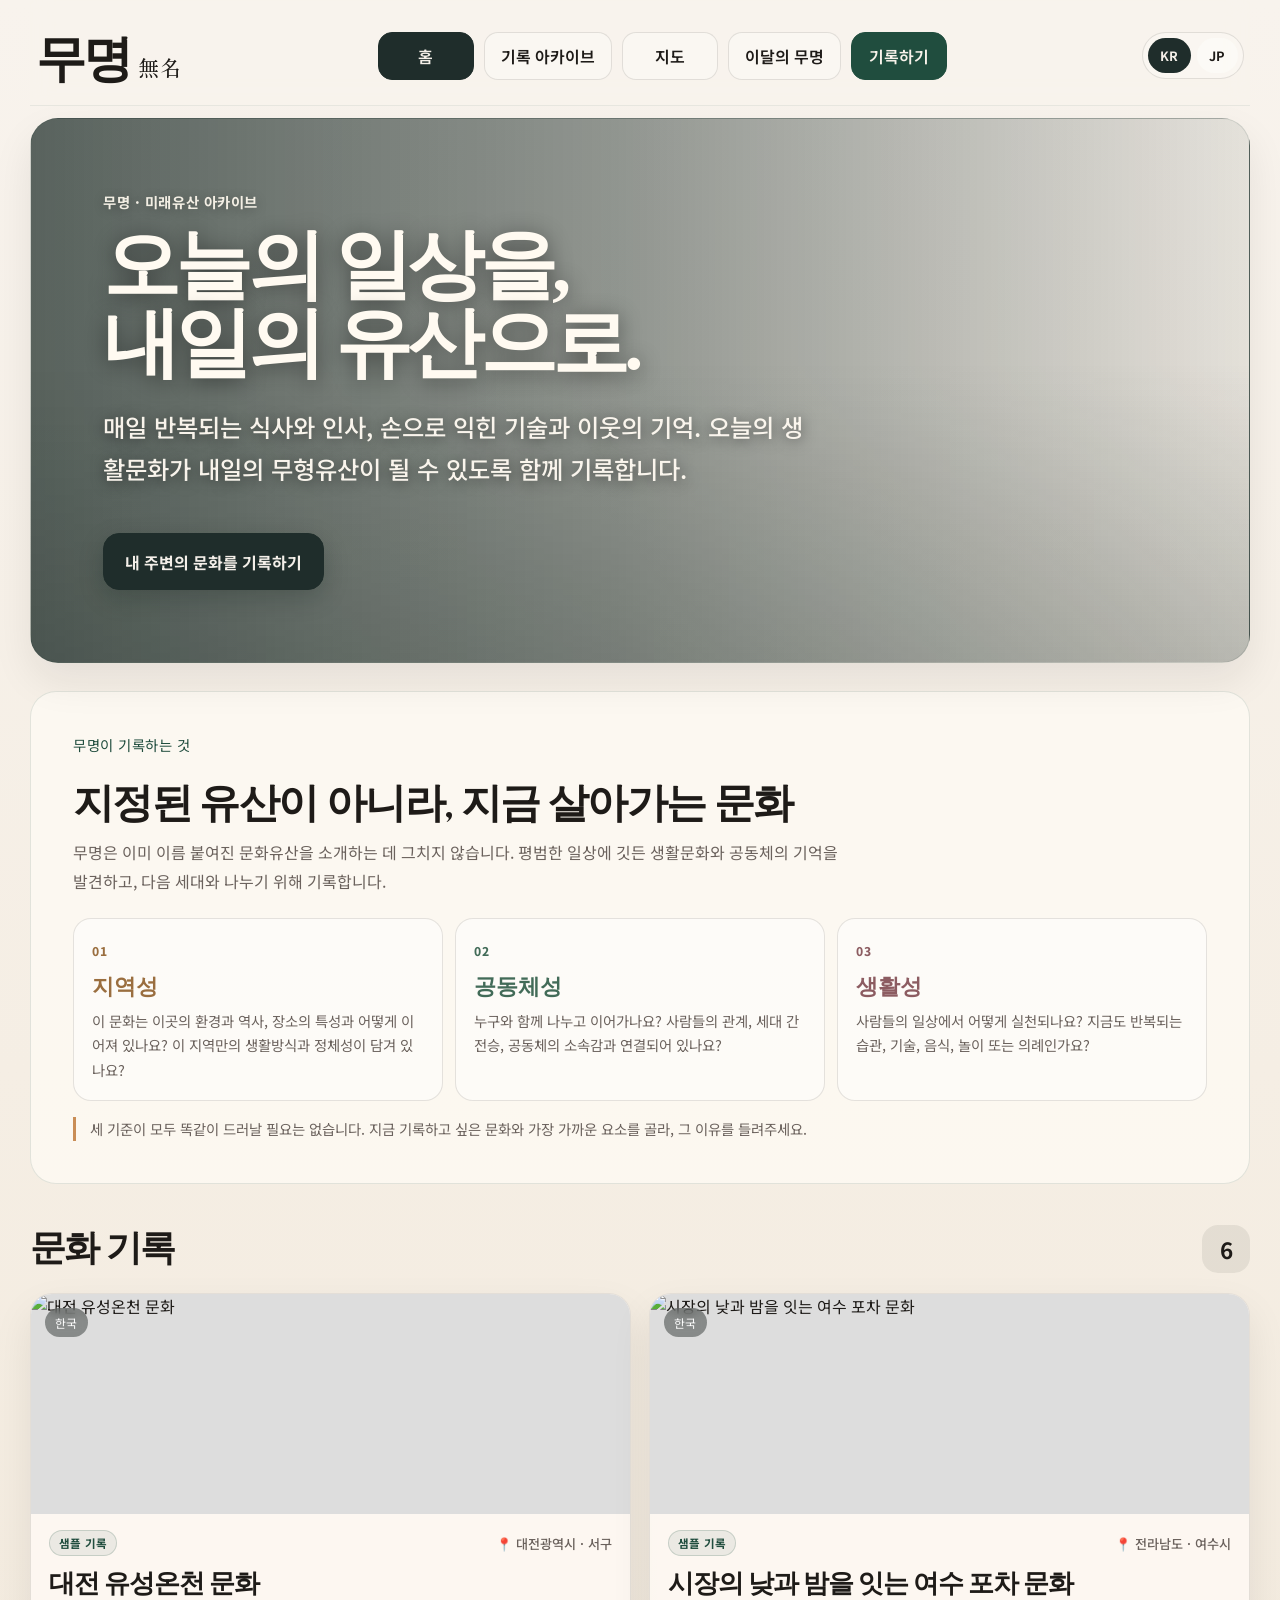
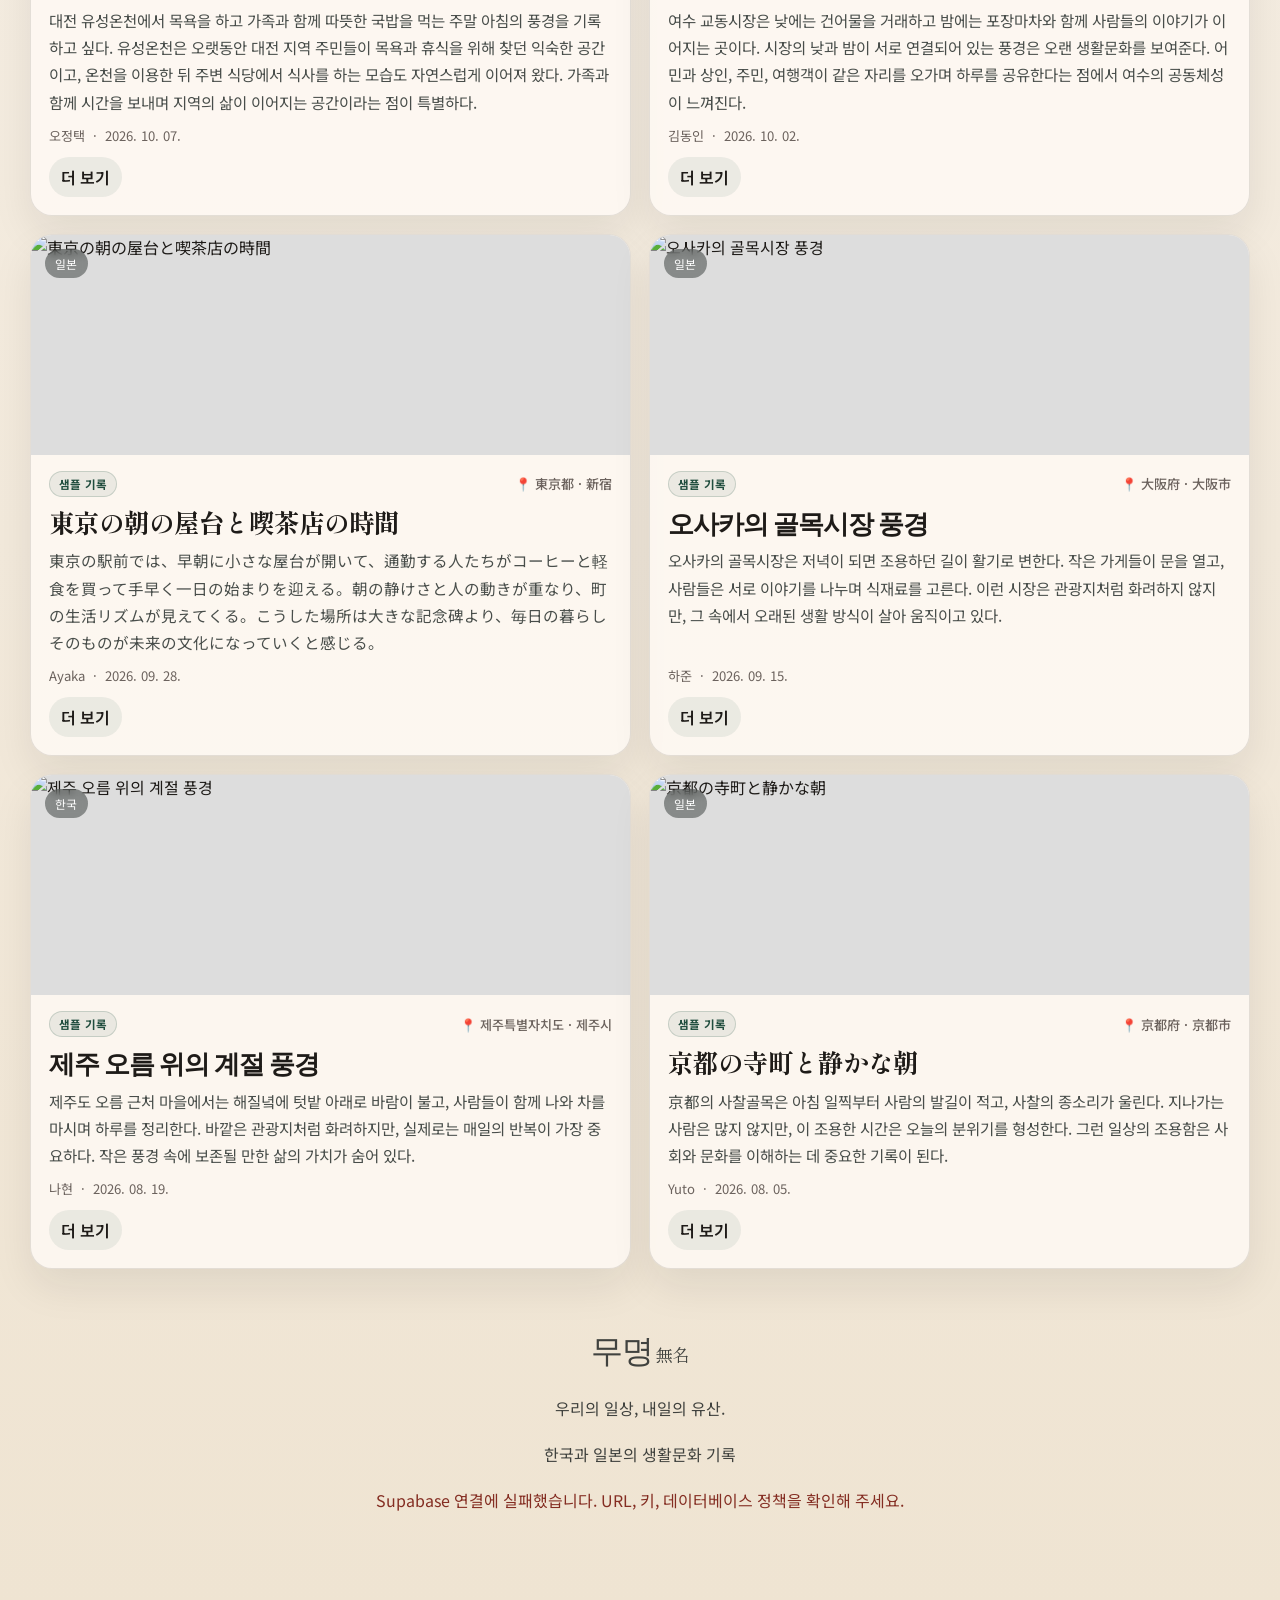
==== commit 181a4d00: "Add files via upload" ====
--- a/index.html
+++ b/index.html
@@ -43,7 +43,7 @@
           <button class="nav-btn active" data-view="home" data-i18n="navHome">홈</button>
           <button class="nav-btn" data-view="archive" data-i18n="navArchive">기록 아카이브</button>
           <button class="nav-btn" data-view="map" data-i18n="navMap">지도</button>
-          <button class="nav-btn" data-view="monthly" data-i18n="navMonthly">월간 아카이브</button>
+          <button class="nav-btn" data-view="monthly" data-i18n="navMonthly">이달의 무명</button>
           <button class="nav-btn write-btn" id="openWriteBtn" data-i18n="navWrite">기록하기</button>
         </nav>
 
@@ -150,12 +150,22 @@
         <section id="monthlyPage" class="page">
           <div class="section-head">
             <div>
-              <p class="section-kicker" data-i18n="monthlyKicker">이달의 기록</p>
-              <h2 data-i18n="monthlyTitle">월간 아카이브</h2>
-            </div>
-          </div>
-
-          <div id="monthlyGrid" class="monthly-grid"></div>
+              <p class="section-kicker" data-i18n="monthlyKicker">MUMYEONG of the Month</p>
+              <h2 data-i18n="monthlyTitle">이달의 무명</h2>
+            </div>
+          </div>
+          <div class="monthly-intro">
+            <p data-i18n="monthlyIntroQuestion">우리가 함께 기록하고, 함께 기억하고 싶은 일상은 무엇인가요?</p>
+            <span data-i18n="monthlyIntroText">매월 무명의 기록 중 미래에 남기고 싶은 일상문화를 함께 선정합니다.</span>
+          </div>
+          <p id="monthlyStatus" class="monthly-status" role="status" aria-live="polite"></p>
+          <div id="monthlyWinner"></div>
+          <h3 class="monthly-subheading" data-i18n="monthlyCandidatesTitle">이번 달의 후보 기록</h3>
+          <div id="monthlyGrid" class="monthly-grid monthly-vote-grid"></div>
+          <section class="monthly-archive-section" aria-labelledby="monthlyArchiveTitle">
+            <h3 id="monthlyArchiveTitle" class="monthly-subheading" data-i18n="monthlyArchiveTitle">지난달의 무명</h3>
+            <div id="monthlyArchiveGrid" class="monthly-grid"></div>
+          </section>
         </section>
       </main>
 
@@ -248,8 +258,16 @@
               </label>
               <label>
                 <span data-i18n="imageLabel">관련 사진 또는 이미지</span>
-                <input type="file" name="image" accept="image/jpeg,image/png,image/webp,image/gif" />
-              </label>
+                <input type="file" name="image" id="imageInput" accept="image/jpeg,.jpg,.jpeg,image/png,image/webp,.webp,image/gif" />
+                <span id="imageUploadHelp" class="field-help" data-i18n="imageUploadHelp">JPG, PNG, WebP, GIF · 최대 20MB</span>
+              </label>
+            </div>
+            <div id="imagePreviewPanel" class="image-preview-panel hidden">
+              <img id="imagePreview" alt="선택한 사진 미리보기" data-i18n-alt="imagePreviewAlt" />
+              <div>
+                <span id="imagePreviewName"></span>
+                <button id="removeSelectedImageBtn" class="secondary-btn" type="button" data-i18n="removeSelectedImage">사진 선택 취소</button>
+              </div>
             </div>
           </section>
 
--- a/style.css
+++ b/style.css
@@ -411,6 +411,31 @@
   backdrop-filter: blur(4px);
 }
 
+.sample-badge {
+  display: inline-flex;
+  flex: 0 0 auto;
+  align-items: center;
+  width: fit-content;
+  padding: 4px 9px;
+  border: 1px solid rgba(32, 77, 62, 0.18);
+  border-radius: 999px;
+  background: rgba(32, 77, 62, 0.08);
+  color: var(--accent);
+  font-size: 0.72rem;
+  font-weight: 700;
+  letter-spacing: 0.02em;
+}
+
+.sample-readonly-note {
+  margin: 18px 0 8px;
+  padding: 12px 14px;
+  border: 1px solid var(--line);
+  border-radius: 14px;
+  background: rgba(32, 77, 62, 0.06);
+  color: var(--muted);
+  line-height: 1.6;
+}
+
 .card-body {
   padding: 16px 18px 18px;
   display: flex;
@@ -1064,6 +1089,299 @@
   line-height: 1.7;
 }
 
+.monthly-intro {
+  margin: 0 0 18px;
+  padding: 22px 24px;
+  border: 1px solid var(--line);
+  border-radius: 20px;
+  background: rgba(255, 251, 246, 0.72);
+}
+
+.monthly-intro p,
+.monthly-intro span {
+  display: block;
+  margin: 0;
+  line-height: 1.75;
+}
+
+.monthly-intro p {
+  color: var(--accent);
+  font-family: 'Shippori Mincho', serif;
+  font-size: clamp(1.2rem, 2.2vw, 1.65rem);
+  font-weight: 700;
+}
+
+.monthly-intro span {
+  margin-top: 6px;
+  color: var(--muted);
+}
+
+.monthly-status {
+  margin: 0 0 26px;
+  padding: 13px 16px;
+  border-left: 3px solid var(--warm);
+  border-radius: 0 12px 12px 0;
+  background: rgba(255, 251, 246, 0.65);
+  color: var(--muted);
+  line-height: 1.7;
+}
+
+.monthly-status p {
+  margin: 0;
+}
+
+.monthly-status p + p {
+  margin-top: 5px;
+  color: var(--ink);
+}
+
+.monthly-subheading {
+  margin: 28px 0 14px;
+  color: var(--accent);
+  font-family: 'Shippori Mincho', serif;
+  font-size: 1.55rem;
+}
+
+.monthly-vote-grid {
+  grid-template-columns: repeat(auto-fit, minmax(min(100%, 440px), 1fr));
+}
+
+.monthly-vote-card,
+.monthly-winner-card,
+.monthly-archive-card {
+  overflow: hidden;
+  border: 1px solid var(--line);
+  border-radius: 22px;
+  background: rgba(255, 251, 246, 0.88);
+  box-shadow: var(--shadow);
+}
+
+.monthly-vote-card {
+  min-width: 0;
+  cursor: pointer;
+}
+
+.monthly-record-open {
+  display: block;
+  width: 100%;
+  padding: 0;
+  overflow: hidden;
+  border: 0;
+  background: transparent;
+  color: inherit;
+  text-align: left;
+}
+
+.monthly-record-open img {
+  width: 100%;
+  height: 230px;
+  object-fit: cover;
+  transition: transform 0.25s ease;
+}
+
+.monthly-record-open:hover img {
+  transform: scale(1.025);
+}
+
+.monthly-record-open > span {
+  display: block;
+  padding: 7px 16px;
+  color: var(--accent);
+  font-size: 0.8rem;
+  font-weight: 700;
+}
+
+.monthly-vote-body {
+  padding: 16px 18px 18px;
+}
+
+.monthly-vote-meta {
+  display: flex;
+  flex-wrap: wrap;
+  gap: 7px 12px;
+  color: var(--muted);
+  font-size: 0.82rem;
+}
+
+.monthly-record-title {
+  margin: 8px 0;
+  padding: 0;
+  border: 0;
+  background: transparent;
+  color: var(--ink);
+  font-family: 'Shippori Mincho', serif;
+  font-size: 1.45rem;
+  font-weight: 700;
+  line-height: 1.4;
+  text-align: left;
+}
+
+.monthly-record-title:hover {
+  color: var(--accent);
+  text-decoration: underline;
+  text-underline-offset: 4px;
+}
+
+.monthly-vote-body .byline {
+  margin: 0 0 12px;
+}
+
+.monthly-description {
+  margin: 0;
+  color: var(--muted);
+  line-height: 1.75;
+  white-space: pre-wrap;
+}
+
+.monthly-criteria-list {
+  display: grid;
+  gap: 8px;
+  margin-top: 14px;
+}
+
+.monthly-criterion {
+  padding: 10px 12px;
+  border-left: 3px solid var(--accent);
+  border-radius: 0 10px 10px 0;
+  background: rgba(32, 77, 62, 0.06);
+}
+
+.monthly-criterion.community {
+  border-color: #9a6f42;
+  background: rgba(201, 141, 86, 0.09);
+}
+
+.monthly-criterion.everyday {
+  border-color: #7d8f6a;
+  background: rgba(125, 143, 106, 0.09);
+}
+
+.monthly-criterion strong {
+  color: var(--accent);
+  font-size: 0.87rem;
+}
+
+.monthly-criterion p {
+  margin: 3px 0 0;
+  color: var(--muted);
+  font-size: 0.86rem;
+  line-height: 1.6;
+  white-space: pre-wrap;
+}
+
+.monthly-vote-footer,
+.monthly-tally {
+  display: flex;
+  align-items: center;
+  justify-content: space-between;
+  gap: 12px;
+}
+
+.monthly-vote-footer {
+  margin-top: 16px;
+  padding-top: 14px;
+  border-top: 1px solid var(--line);
+}
+
+.monthly-tally {
+  flex-wrap: wrap;
+  justify-content: flex-start;
+  color: var(--accent);
+  font-size: 0.88rem;
+  font-weight: 700;
+}
+
+.monthly-rank {
+  padding: 4px 8px;
+  border-radius: 999px;
+  background: var(--accent-soft);
+}
+
+.monthly-vote-btn {
+  flex: 0 0 auto;
+}
+
+.monthly-vote-btn:disabled {
+  cursor: not-allowed;
+  opacity: 0.58;
+}
+
+.monthly-winner-card {
+  display: grid;
+  grid-template-columns: minmax(220px, 0.8fr) minmax(0, 1.2fr);
+  margin: 20px 0 28px;
+}
+
+.monthly-winner-card > img {
+  width: 100%;
+  height: 100%;
+  min-height: 260px;
+  object-fit: cover;
+}
+
+.monthly-winner-card > div {
+  display: grid;
+  align-content: center;
+  justify-items: start;
+  gap: 10px;
+  padding: 22px;
+}
+
+.monthly-winner-card h3,
+.monthly-winner-card p {
+  margin: 0;
+}
+
+.monthly-winner-card h3 {
+  font-family: 'Shippori Mincho', serif;
+  font-size: 1.55rem;
+}
+
+.monthly-winner-card p {
+  color: var(--muted);
+  line-height: 1.7;
+}
+
+.monthly-final-votes {
+  color: var(--accent);
+  font-weight: 700;
+}
+
+.monthly-archive-section {
+  margin-top: 34px;
+}
+
+.monthly-archive-card {
+  padding-bottom: 14px;
+}
+
+.monthly-archive-card .monthly-record-open img {
+  height: 170px;
+}
+
+.monthly-archive-copy {
+  display: grid;
+  gap: 6px;
+  padding: 0 14px;
+}
+
+.monthly-archive-copy h4,
+.monthly-archive-copy p {
+  margin: 0;
+}
+
+.monthly-archive-copy h4 {
+  font-size: 1rem;
+  line-height: 1.5;
+}
+
+.monthly-archive-copy p,
+.monthly-archive-copy > span {
+  color: var(--muted);
+  font-size: 0.86rem;
+  line-height: 1.6;
+}
+
 .site-footer {
   display: flex;
   flex-direction: column;
@@ -1278,6 +1596,68 @@
   gap: 10px;
   margin: 0;
   padding-left: 20px;
+}
+
+.field-help {
+  margin-top: -3px;
+  color: var(--muted);
+  font-size: .78rem;
+  font-weight: 400;
+}
+
+.image-preview-panel {
+  display: grid;
+  grid-template-columns: minmax(0, 1fr) minmax(160px, .7fr);
+  align-items: center;
+  gap: 14px;
+  padding: 12px;
+  border: 1px solid var(--line);
+  border-radius: 16px;
+  background: rgba(255,255,255,.4);
+}
+
+.image-preview-panel > img {
+  width: 100%;
+  max-height: 260px;
+  object-fit: contain;
+  border-radius: 11px;
+  background: rgba(30,27,24,.04);
+}
+
+.image-preview-panel > div {
+  display: grid;
+  justify-items: start;
+  gap: 12px;
+  min-width: 0;
+  overflow-wrap: anywhere;
+}
+
+.detail-location-map {
+  width: 100%;
+  height: 220px;
+  margin-top: 14px;
+  overflow: hidden;
+  border: 1px solid var(--line);
+  border-radius: 14px;
+  background: #e6e9df;
+}
+
+.detail-map-link {
+  display: inline-block;
+  margin-top: 8px;
+  color: var(--accent);
+  font-size: .85rem;
+  font-weight: 700;
+  text-decoration: underline;
+  text-underline-offset: 3px;
+}
+
+.detail-image {
+  height: auto;
+  max-height: 520px;
+  aspect-ratio: 16 / 10;
+  object-fit: contain;
+  background: rgba(30,27,24,.04);
 }
 
 .app-notice {
@@ -1410,6 +1790,24 @@
   .archive-card {
     min-height: 380px;
   }
+
+  .monthly-winner-card {
+    grid-template-columns: 1fr;
+  }
+
+  .monthly-winner-card > img {
+    height: 220px;
+    min-height: 0;
+  }
+
+  .monthly-vote-footer {
+    align-items: stretch;
+    flex-direction: column;
+  }
+
+  .monthly-vote-btn {
+    width: 100%;
+  }
 }
 
 @media (max-width: 520px) {
@@ -1464,6 +1862,14 @@
     gap: 2px;
   }
 
+  .image-preview-panel {
+    grid-template-columns: 1fr;
+  }
+
+  .image-preview-panel > img {
+    max-height: 220px;
+  }
+
   .map-write-btn {
     width: 100%;
   }
